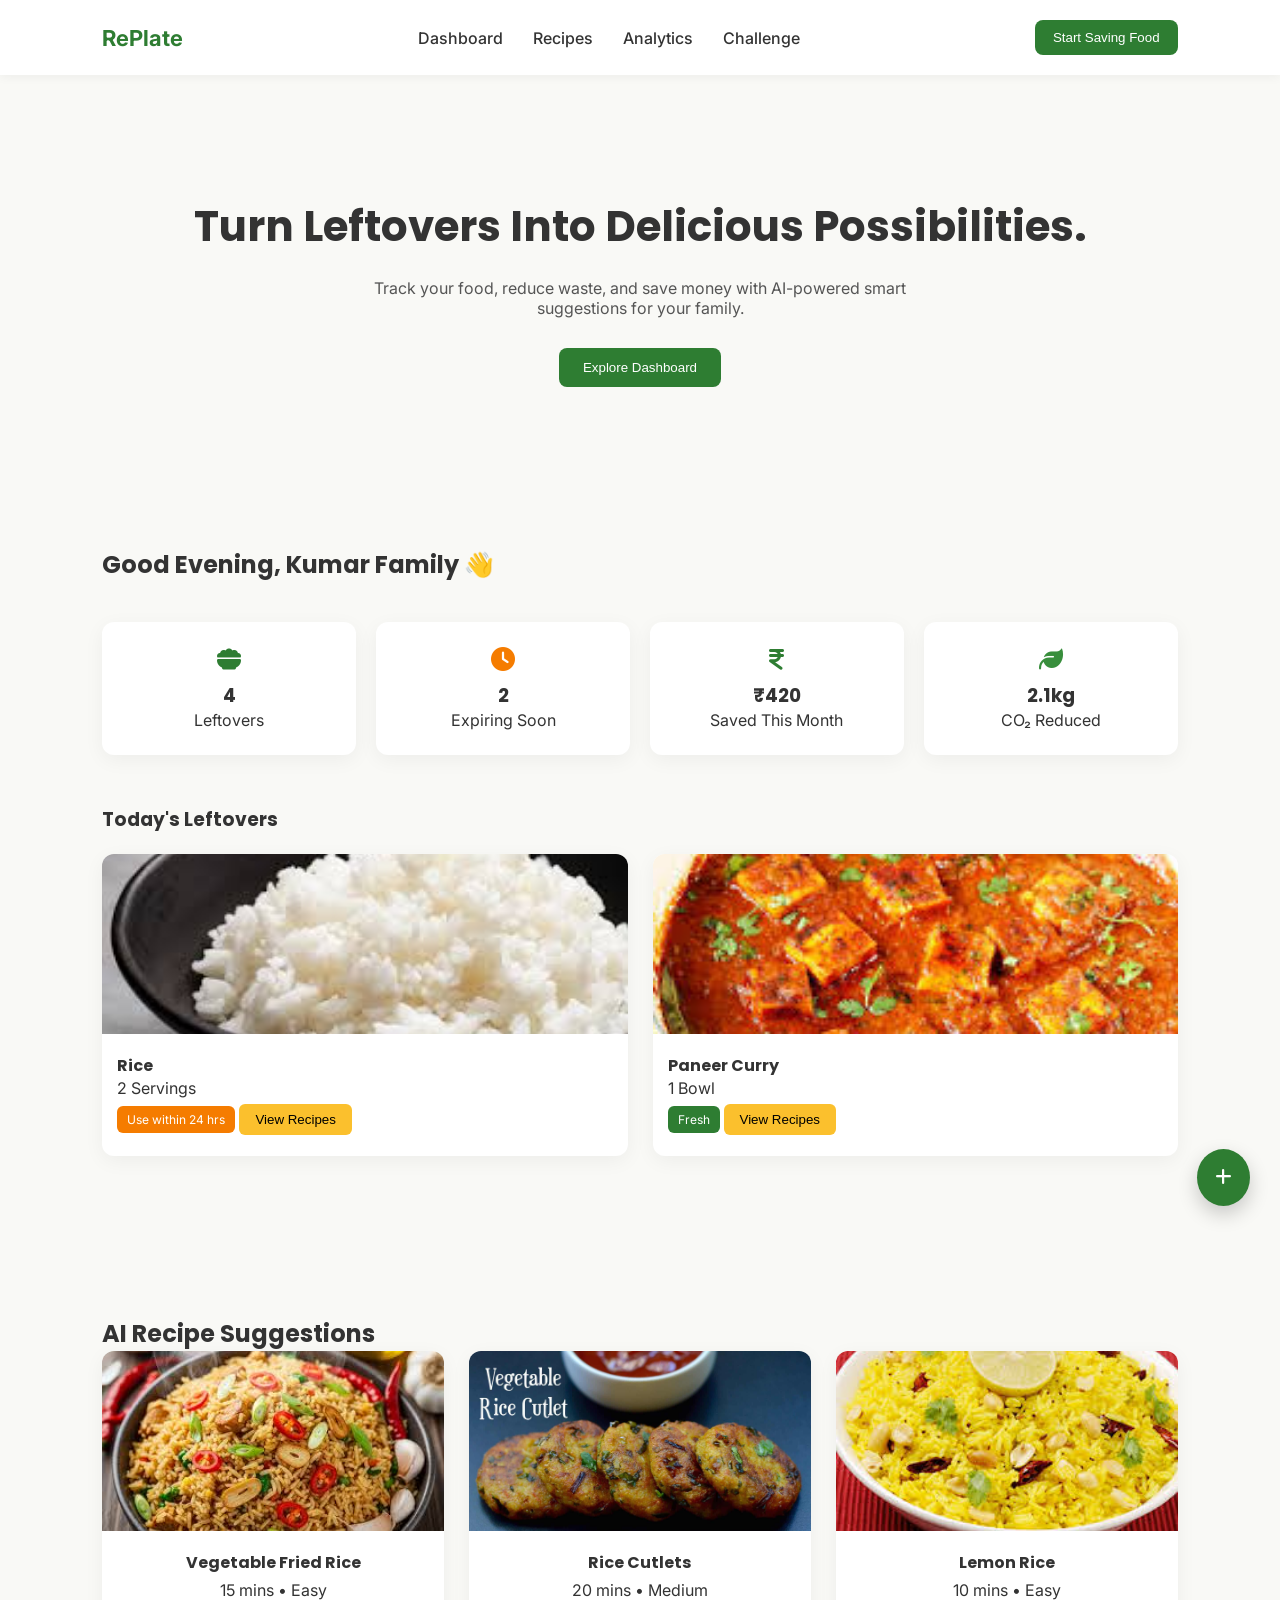
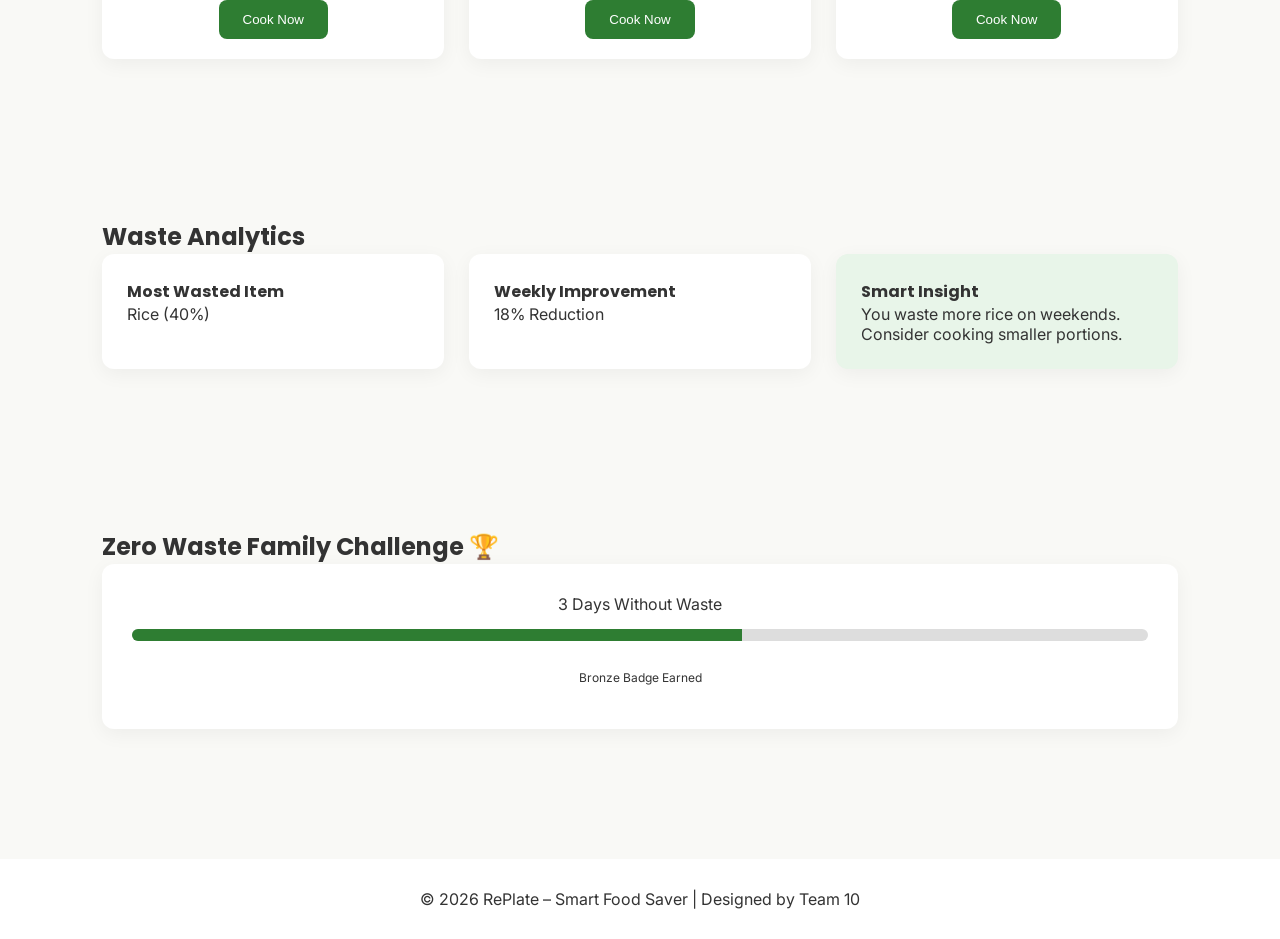
==== index.html @ b8f81d03 "first_Commit_without_Responses" ====
<!DOCTYPE html>
<html lang="en">
<head>
    <meta charset="UTF-8">
    <title>RePlate - Smart Food Saver</title>
    <meta name="viewport" content="width=device-width, initial-scale=1.0">

    <!-- Google Fonts -->
    <link href="https://fonts.googleapis.com/css2?family=Poppins:wght@400;600;700&family=Inter:wght@400;500&display=swap" rel="stylesheet">

    <!-- Font Awesome Icons -->
    <link rel="stylesheet" href="https://cdnjs.cloudflare.com/ajax/libs/font-awesome/6.5.0/css/all.min.css">

    <!-- CSS -->
    <link rel="stylesheet" href="style.css">
</head>
<body>

<!-- ================= NAVIGATION ================= -->
<header class="navbar">
    <div class="logo">RePlate</div>
    <nav>
        <ul>
            <li><a href="#dashboard">Dashboard</a></li>
            <li><a href="#recipes">Recipes</a></li>
            <li><a href="#analytics">Analytics</a></li>
            <li><a href="#challenge">Challenge</a></li>
        </ul>
    </nav>
    <button class="cta-btn">Start Saving Food</button>
</header>


<!-- ================= HERO SECTION ================= -->
<section class="hero">
    <div class="hero-content">
        <h1>Turn Leftovers Into Delicious Possibilities.</h1>
        <p>Track your food, reduce waste, and save money with AI-powered smart suggestions for your family.</p>
        <button class="primary-btn">Explore Dashboard</button>
    </div>
</section>


<!-- ================= DASHBOARD ================= -->
<section id="dashboard" class="dashboard">
    <h2>Good Evening, Kumar Family 👋</h2>

    <div class="stats-grid">
        <div class="card">
            <i class="fa-solid fa-bowl-food"></i>
            <h3>4</h3>
            <p>Leftovers</p>
        </div>

        <div class="card warning">
            <i class="fa-solid fa-clock"></i>
            <h3>2</h3>
            <p>Expiring Soon</p>
        </div>

        <div class="card success">
            <i class="fa-solid fa-indian-rupee-sign"></i>
            <h3>₹420</h3>
            <p>Saved This Month</p>
        </div>

        <div class="card eco">
            <i class="fa-solid fa-leaf"></i>
            <h3>2.1kg</h3>
            <p>CO₂ Reduced</p>
        </div>
    </div>

    <h3 class="section-title">Today's Leftovers</h3>

    <div class="leftover-grid">

        <div class="food-card">
            <img src="/images/rice.jpg" alt="Rice">
            <div class="food-info">
                <h4>Rice</h4>
                <p>2 Servings</p>
                <span class="badge urgent">Use within 24 hrs</span>
                <button class="secondary-btn">View Recipes</button>
            </div>
        </div>

        <div class="food-card">
            <img src="/images/paneer_curry.jpg" alt="Paneer Curry">
            <div class="food-info">
                <h4>Paneer Curry</h4>
                <p>1 Bowl</p>
                <span class="badge safe">Fresh</span>
                <button class="secondary-btn">View Recipes</button>
            </div>
        </div>

    </div>

    <button class="floating-btn">
        <i class="fa-solid fa-plus"></i>
    </button>
</section>


<!-- ================= RECIPES SECTION ================= -->
<section id="recipes" class="recipes">
    <h2>AI Recipe Suggestions</h2>

    <div class="recipe-grid">

        <div class="recipe-card">
            <img src="/images/fried_rice.jpg" alt="Fried Rice">
            <h4>Vegetable Fried Rice</h4>
            <p>15 mins • Easy</p>
            <button class="primary-btn">Cook Now</button>
        </div>

        <div class="recipe-card">
            <img src="/images/rice_cutlet.jpg" alt="Rice Cutlet">
            <h4>Rice Cutlets</h4>
            <p>20 mins • Medium</p>
            <button class="primary-btn">Cook Now</button>
        </div>

        <div class="recipe-card">
            <img src="/images/lemon_rice.jpg" alt="Lemon Rice">
            <h4>Lemon Rice</h4>
            <p>10 mins • Easy</p>
            <button class="primary-btn">Cook Now</button>
        </div>

    </div>
</section>


<!-- ================= ANALYTICS SECTION ================= -->
<section id="analytics" class="analytics">
    <h2>Waste Analytics</h2>

    <div class="analytics-grid">
        <div class="analytics-card">
            <h4>Most Wasted Item</h4>
            <p>Rice (40%)</p>
        </div>

        <div class="analytics-card">
            <h4>Weekly Improvement</h4>
            <p>18% Reduction</p>
        </div>

        <div class="analytics-card insight">
            <h4>Smart Insight</h4>
            <p>You waste more rice on weekends. Consider cooking smaller portions.</p>
        </div>
    </div>
</section>


<!-- ================= ZERO WASTE CHALLENGE ================= -->
<section id="challenge" class="challenge">
    <h2>Zero Waste Family Challenge 🏆</h2>

    <div class="challenge-box">
        <p>3 Days Without Waste</p>
        <div class="progress-bar">
            <div class="progress"></div>
        </div>
        <span class="badge success">Bronze Badge Earned</span>
    </div>
</section>


<!-- ================= FOOTER ================= -->
<footer class="footer">
    <p>© 2026 RePlate – Smart Food Saver | Designed by Team 10</p>
</footer>


<!-- JS -->
<script src="script.js"></script>

</body>
</html>
---- style.css ----
/* ================== GLOBAL ================== */
* {
    margin: 0;
    padding: 0;
    box-sizing: border-box;
}

body {
    font-family: 'Inter', sans-serif;
    background: #F9F9F6;
    color: #333;
    scroll-behavior: smooth;
}

h1, h2, h3, h4 {
    font-family: 'Poppins', sans-serif;
}

section {
    padding: 80px 8%;
}

/* ================== NAVBAR ================== */
.navbar {
    display: flex;
    justify-content: space-between;
    align-items: center;
    padding: 20px 8%;
    background: white;
    position: sticky;
    top: 0;
    z-index: 1000;
    box-shadow: 0 2px 10px rgba(0,0,0,0.05);
}

.navbar .logo {
    font-weight: 700;
    font-size: 22px;
    color: #2E7D32;
}

.navbar ul {
    display: flex;
    list-style: none;
    gap: 30px;
}

.navbar a {
    text-decoration: none;
    color: #333;
    font-weight: 500;
}

.cta-btn {
    background: #2E7D32;
    color: white;
    padding: 10px 18px;
    border: none;
    border-radius: 8px;
    cursor: pointer;
    transition: 0.3s;
}

.cta-btn:hover {
    background: #256428;
}

/* ================== HERO ================== */
.hero {
    text-align: center;
    padding-top: 120px;
}

.hero h1 {
    font-size: 42px;
    margin-bottom: 20px;
}

.hero p {
    max-width: 600px;
    margin: 0 auto 30px;
    color: #555;
}

.primary-btn {
    background: #2E7D32;
    color: white;
    padding: 12px 24px;
    border: none;
    border-radius: 8px;
    cursor: pointer;
    transition: 0.3s;
}

.primary-btn:hover {
    background: #256428;
    transform: scale(1.05);
}

/* ================== DASHBOARD ================== */
.dashboard h2 {
    margin-bottom: 40px;
}

.stats-grid {
    display: grid;
    grid-template-columns: repeat(auto-fit, minmax(200px, 1fr));
    gap: 20px;
    margin-bottom: 50px;
}

.card {
    background: white;
    padding: 25px;
    border-radius: 12px;
    box-shadow: 0 5px 20px rgba(0,0,0,0.05);
    text-align: center;
    transition: 0.3s;
}

.card:hover {
    transform: translateY(-5px);
}

.card i {
    font-size: 24px;
    margin-bottom: 10px;
    color: #2E7D32;
}

.card.warning i { color: #F57C00; }
.card.success i { color: #2E7D32; }
.card.eco i { color: #388E3C; }

.section-title {
    margin-bottom: 20px;
}

.leftover-grid {
    display: grid;
    grid-template-columns: repeat(auto-fit, minmax(250px, 1fr));
    gap: 25px;
}

.food-card {
    background: white;
    border-radius: 12px;
    overflow: hidden;
    box-shadow: 0 5px 20px rgba(0,0,0,0.05);
    transition: 0.3s;
}

.food-card:hover {
    transform: scale(1.03);
}

.food-card img {
    width: 100%;
    height: 180px;
    object-fit: cover;
}

.food-info {
    padding: 15px;
}

.badge {
    display: inline-block;
    padding: 6px 10px;
    border-radius: 6px;
    font-size: 12px;
    margin: 8px 0;
}

.badge.urgent {
    background: #F57C00;
    color: white;
}

.badge.safe {
    background: #2E7D32;
    color: white;
}

.secondary-btn {
    background: #FBC02D;
    border: none;
    padding: 8px 16px;
    border-radius: 6px;
    cursor: pointer;
    transition: 0.3s;
}

.secondary-btn:hover {
    transform: scale(1.05);
}

/* Floating Button */
.floating-btn {
    position: fixed;
    bottom: 30px;
    right: 30px;
    background: #2E7D32;
    color: white;
    border: none;
    padding: 18px;
    border-radius: 50%;
    font-size: 18px;
    cursor: pointer;
    box-shadow: 0 8px 20px rgba(0,0,0,0.2);
    transition: 0.3s;
}

.floating-btn:hover {
    transform: scale(1.1);
}

/* ================== RECIPES ================== */
.recipe-grid {
    display: grid;
    grid-template-columns: repeat(auto-fit, minmax(250px, 1fr));
    gap: 25px;
}

.recipe-card {
    background: white;
    padding-bottom: 20px;
    border-radius: 12px;
    overflow: hidden;
    text-align: center;
    box-shadow: 0 5px 20px rgba(0,0,0,0.05);
    transition: 0.3s;
}

.recipe-card:hover {
    transform: translateY(-5px);
}

.recipe-card img {
    width: 100%;
    height: 180px;
    object-fit: cover;
}

.recipe-card h4 {
    margin: 15px 0 5px;
}

/* ================== ANALYTICS ================== */
.analytics-grid {
    display: grid;
    grid-template-columns: repeat(auto-fit, minmax(250px, 1fr));
    gap: 25px;
}

.analytics-card {
    background: white;
    padding: 25px;
    border-radius: 12px;
    box-shadow: 0 5px 20px rgba(0,0,0,0.05);
}

.analytics-card.insight {
    background: #E8F5E9;
}

/* ================== CHALLENGE ================== */
.challenge-box {
    background: white;
    padding: 30px;
    border-radius: 12px;
    text-align: center;
    box-shadow: 0 5px 20px rgba(0,0,0,0.05);
}

.progress-bar {
    width: 100%;
    height: 12px;
    background: #ddd;
    border-radius: 6px;
    margin: 15px 0;
    overflow: hidden;
}

.progress {
    width: 60%;
    height: 100%;
    background: #2E7D32;
}

/* ================== FOOTER ================== */
.footer {
    text-align: center;
    padding: 30px;
    background: white;
    margin-top: 50px;
}

/* ================== RESPONSIVE ================== */
@media (max-width: 768px) {
    .navbar ul {
        display: none;
    }

    .hero h1 {
        font-size: 28px;
    }

    section {
        padding: 60px 5%;
    }
}
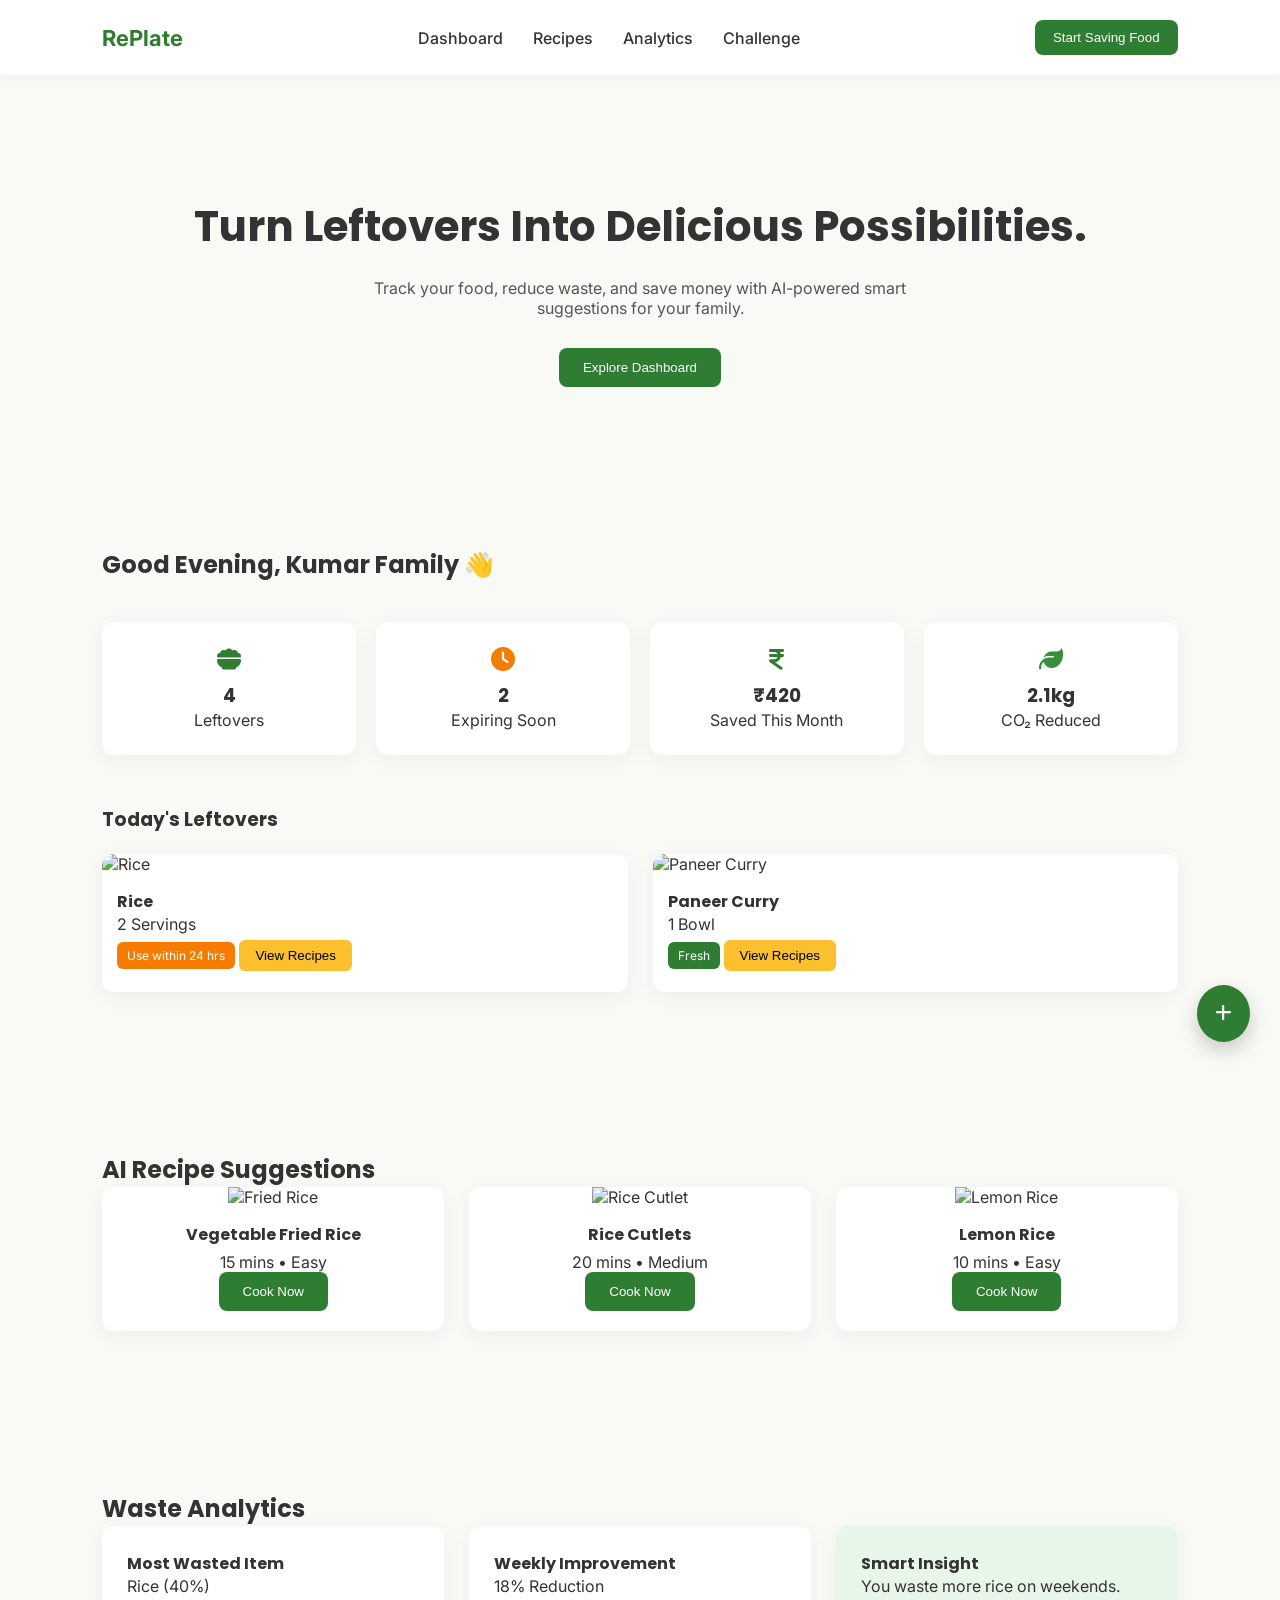
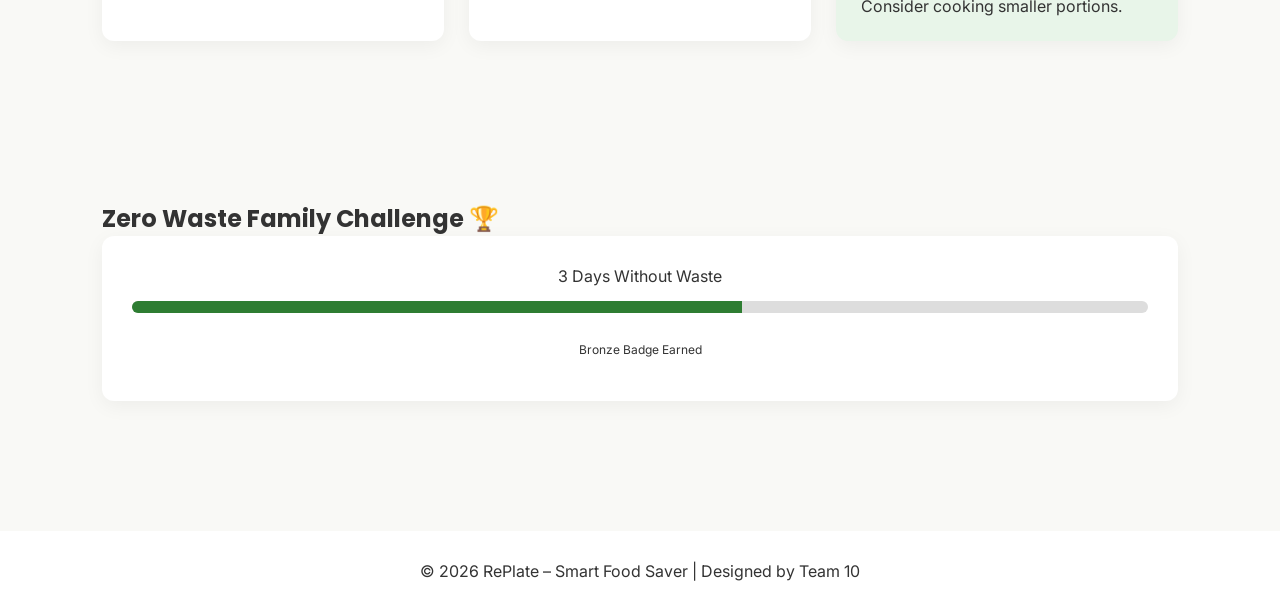
==== commit 67b67454: "2_Adding_Images_as_URL" ====
--- a/index.html
+++ b/index.html
@@ -76,7 +76,7 @@
     <div class="leftover-grid">
 
         <div class="food-card">
-            <img src="/images/rice.jpg" alt="Rice">
+            <img src="https://static01.nyt.com/images/2018/02/21/dining/00RICEGUIDE8/00RICEGUIDE8-threeByTwoLargeAt2X.jpg" alt="Rice">
             <div class="food-info">
                 <h4>Rice</h4>
                 <p>2 Servings</p>
@@ -86,7 +86,7 @@
         </div>
 
         <div class="food-card">
-            <img src="/images/paneer_curry.jpg" alt="Paneer Curry">
+            <img src="https://www.indianhealthyrecipes.com/wp-content/uploads/2023/02/paneer-curry-recipe.jpg" alt="Paneer Curry">
             <div class="food-info">
                 <h4>Paneer Curry</h4>
                 <p>1 Bowl</p>
@@ -110,21 +110,21 @@
     <div class="recipe-grid">
 
         <div class="recipe-card">
-            <img src="/images/fried_rice.jpg" alt="Fried Rice">
+            <img src="https://encrypted-tbn0.gstatic.com/images?q=tbn:ANd9GcRCmYaBQX9pZlzzuPDDTOd8Zxgo0XIPxgyzyQ&s" alt="Fried Rice">
             <h4>Vegetable Fried Rice</h4>
             <p>15 mins • Easy</p>
             <button class="primary-btn">Cook Now</button>
         </div>
 
         <div class="recipe-card">
-            <img src="/images/rice_cutlet.jpg" alt="Rice Cutlet">
+            <img src="https://www.indianveggiedelight.com/wp-content/uploads/2017/06/final_1_rice_cutlet-min.jpg" alt="Rice Cutlet">
             <h4>Rice Cutlets</h4>
             <p>20 mins • Medium</p>
             <button class="primary-btn">Cook Now</button>
         </div>
 
         <div class="recipe-card">
-            <img src="/images/lemon_rice.jpg" alt="Lemon Rice">
+            <img src="https://static.toiimg.com/thumb/53870704.cms?width=1200&height=900" alt="Lemon Rice">
             <h4>Lemon Rice</h4>
             <p>10 mins • Easy</p>
             <button class="primary-btn">Cook Now</button>
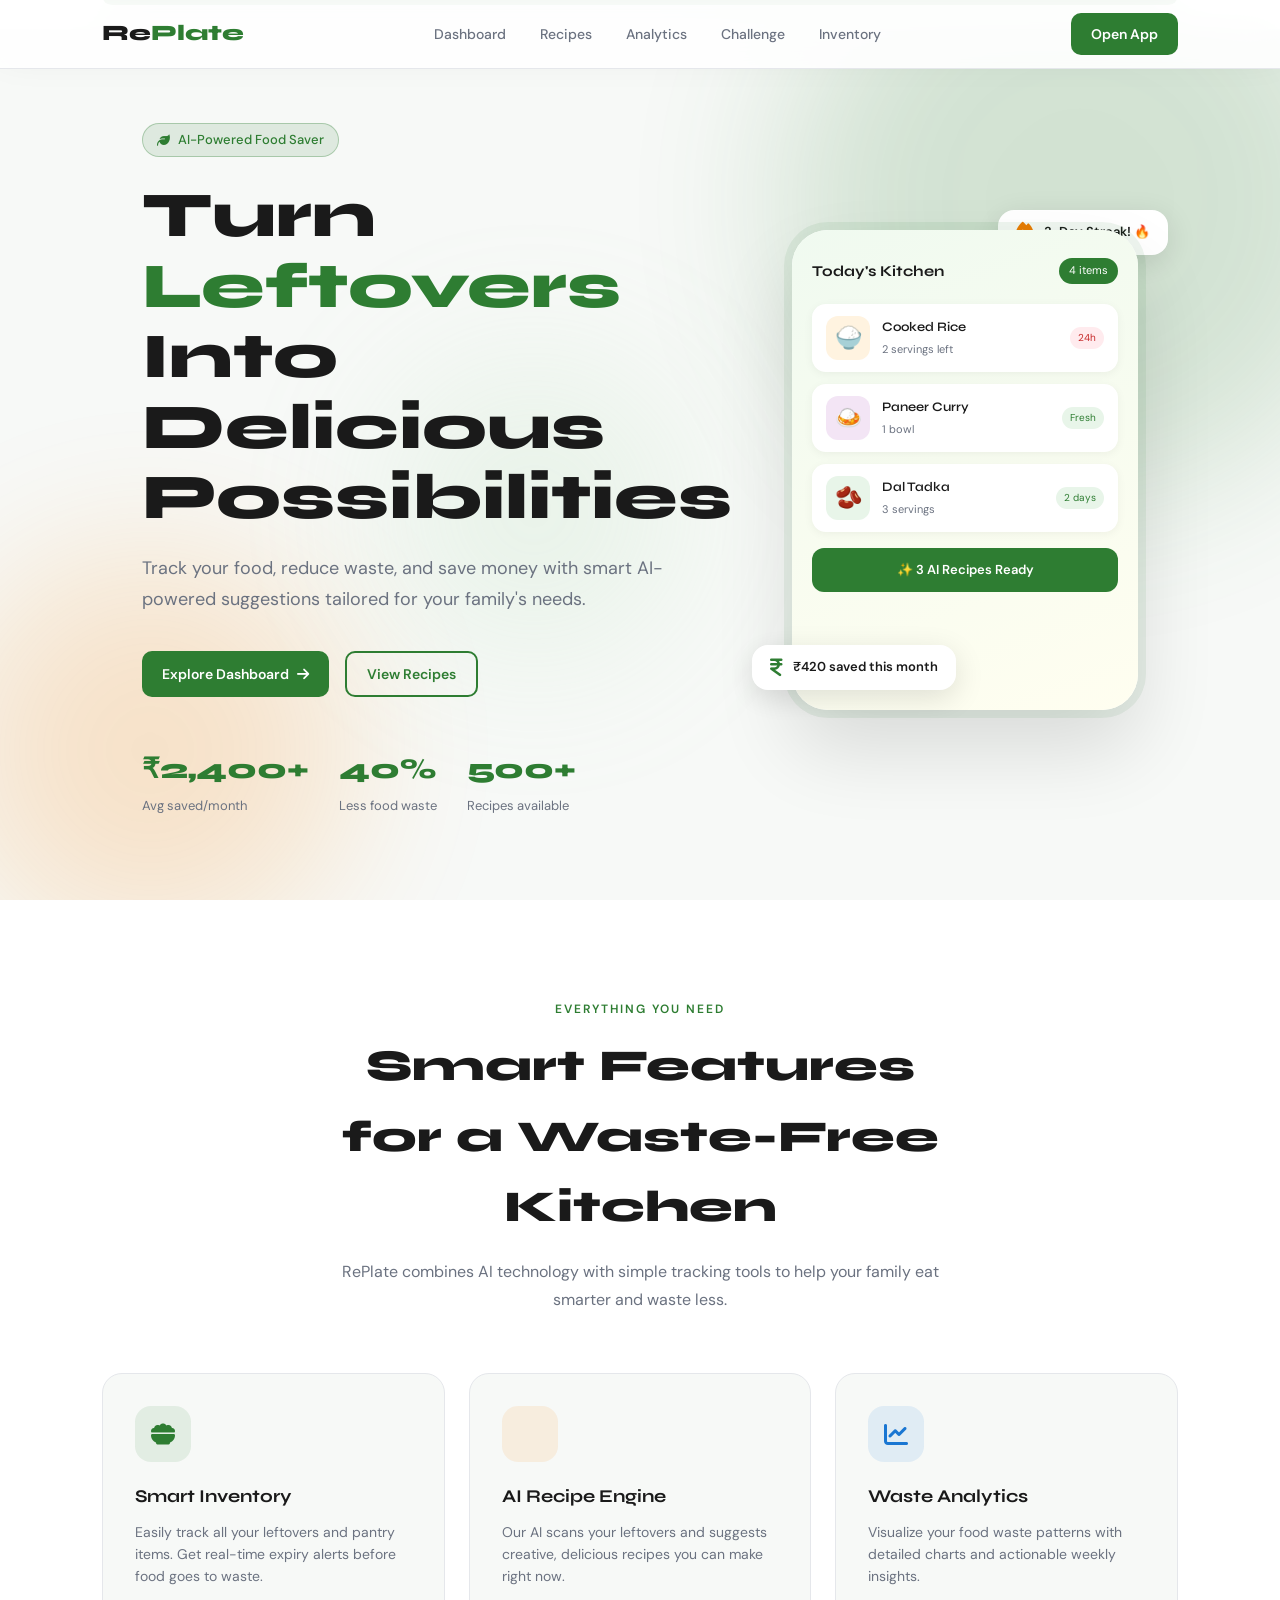
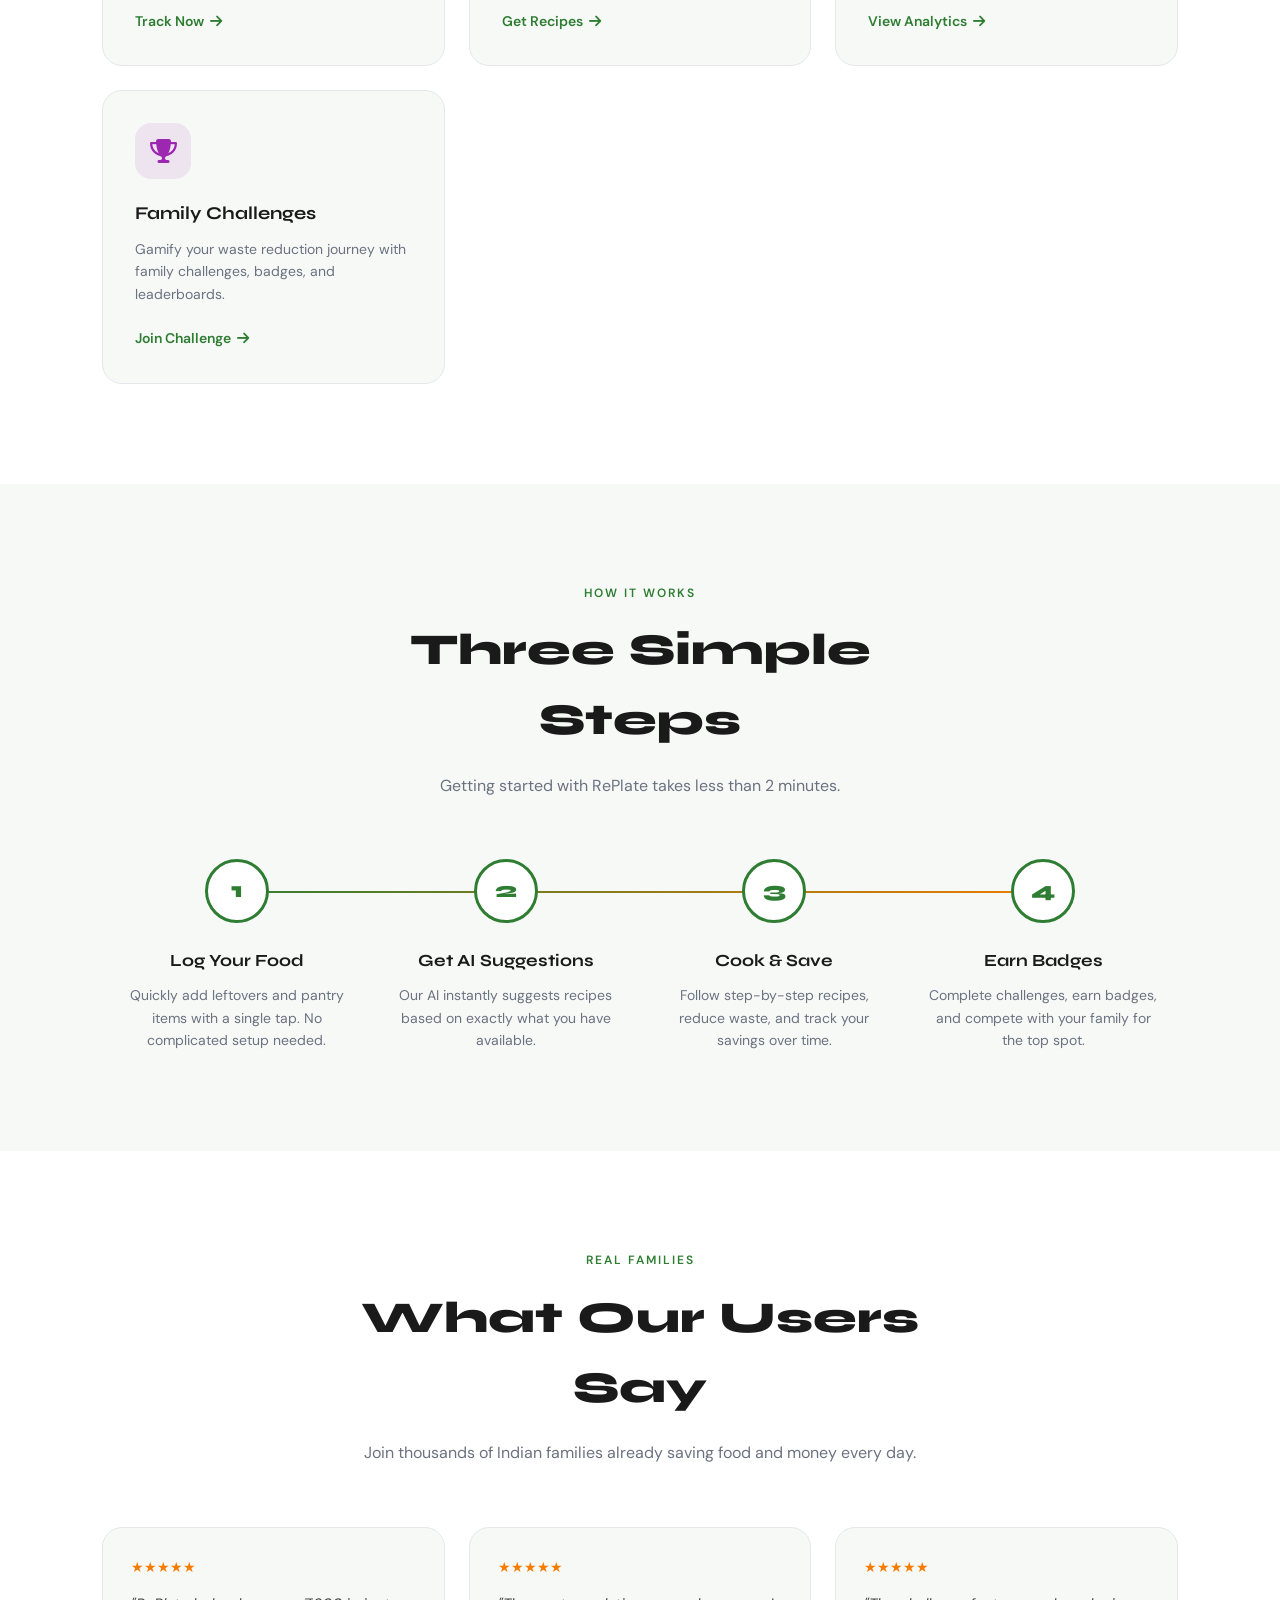
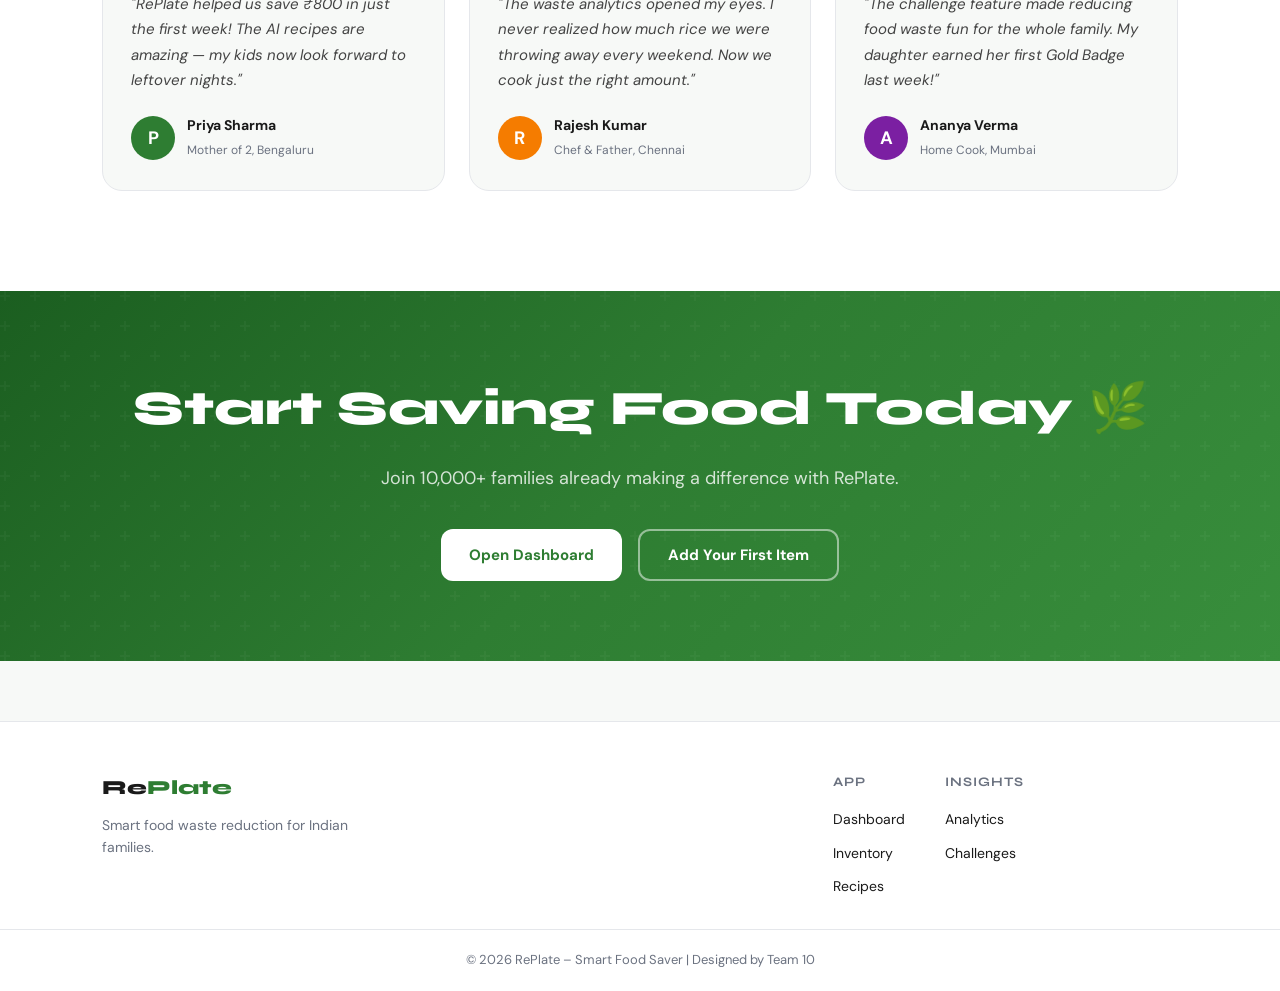
==== commit 186e3102: "4_Changing_Entire_Website" ====
--- a/index.html
+++ b/index.html
@@ -2,183 +2,573 @@
 <html lang="en">
 <head>
     <meta charset="UTF-8">
-    <title>RePlate - Smart Food Saver</title>
+    <title>RePlate – Smart Food Saver</title>
     <meta name="viewport" content="width=device-width, initial-scale=1.0">
-
-    <!-- Google Fonts -->
-    <link href="https://fonts.googleapis.com/css2?family=Poppins:wght@400;600;700&family=Inter:wght@400;500&display=swap" rel="stylesheet">
-
-    <!-- Font Awesome Icons -->
+    <link href="https://fonts.googleapis.com/css2?family=Syne:wght@400;600;700;800&family=DM+Sans:wght@300;400;500&display=swap" rel="stylesheet">
     <link rel="stylesheet" href="https://cdnjs.cloudflare.com/ajax/libs/font-awesome/6.5.0/css/all.min.css">
-
-    <!-- CSS -->
-    <link rel="stylesheet" href="style.css">
+    <link rel="stylesheet" href="global.css">
+    <style>
+        /* HERO */
+        .hero {
+            min-height: 100vh;
+            display: flex;
+            align-items: center;
+            position: relative;
+            overflow: hidden;
+            background: var(--bg);
+        }
+        .hero-bg {
+            position: absolute;
+            inset: 0;
+            z-index: 0;
+        }
+        .hero-blob {
+            position: absolute;
+            border-radius: 50%;
+            filter: blur(80px);
+            opacity: 0.18;
+        }
+        .blob1 { width: 600px; height: 600px; background: var(--green); top: -100px; right: -100px; }
+        .blob2 { width: 400px; height: 400px; background: var(--amber); bottom: -50px; left: -50px; }
+        .blob3 { width: 300px; height: 300px; background: var(--green-light); top: 40%; left: 30%; }
+
+        .hero-inner {
+            position: relative;
+            z-index: 1;
+            display: grid;
+            grid-template-columns: 1fr 1fr;
+            gap: 60px;
+            align-items: center;
+            max-width: 1200px;
+            margin: 0 auto;
+            padding: 120px 8% 80px;
+            width: 100%;
+        }
+        .hero-text .tag {
+            display: inline-flex;
+            align-items: center;
+            gap: 8px;
+            background: rgba(46,125,50,0.12);
+            color: var(--green);
+            border: 1px solid rgba(46,125,50,0.3);
+            padding: 6px 14px;
+            border-radius: 100px;
+            font-size: 13px;
+            font-weight: 500;
+            margin-bottom: 24px;
+            animation: fadeUp 0.6s ease both;
+        }
+        .hero-text h1 {
+            font-family: 'Syne', sans-serif;
+            font-size: clamp(38px, 5vw, 68px);
+            font-weight: 800;
+            line-height: 1.1;
+            color: var(--text);
+            margin-bottom: 20px;
+            animation: fadeUp 0.6s 0.1s ease both;
+        }
+        .hero-text h1 span { color: var(--green); }
+        .hero-text p {
+            font-size: 18px;
+            color: var(--muted);
+            line-height: 1.7;
+            margin-bottom: 36px;
+            animation: fadeUp 0.6s 0.2s ease both;
+        }
+        .hero-btns {
+            display: flex;
+            gap: 16px;
+            flex-wrap: wrap;
+            animation: fadeUp 0.6s 0.3s ease both;
+        }
+        .hero-stats {
+            display: flex;
+            gap: 30px;
+            margin-top: 50px;
+            animation: fadeUp 0.6s 0.4s ease both;
+        }
+        .hero-stat strong { display: block; font-size: 28px; font-weight: 800; color: var(--green); font-family: 'Syne', sans-serif; }
+        .hero-stat span { font-size: 13px; color: var(--muted); }
+
+        /* HERO VISUAL */
+        .hero-visual {
+            animation: fadeIn 0.8s 0.3s ease both;
+            position: relative;
+        }
+        .phone-mockup {
+            width: 100%;
+            max-width: 360px;
+            margin: 0 auto;
+            display: block;
+            background: white;
+            border-radius: 36px;
+            box-shadow: 0 40px 80px rgba(0,0,0,0.12), 0 0 0 8px rgba(46,125,50,0.08);
+            overflow: hidden;
+            position: relative;
+        }
+        .phone-screen {
+            background: linear-gradient(160deg, #f0faf0 0%, #fffef0 100%);
+            padding: 28px 20px;
+            min-height: 480px;
+        }
+        .phone-header { display: flex; justify-content: space-between; align-items: center; margin-bottom: 20px; }
+        .phone-header h4 { font-size: 15px; font-weight: 700; }
+        .phone-header span { background: var(--green); color: white; font-size: 11px; padding: 4px 10px; border-radius: 20px; }
+        .phone-cards { display: flex; flex-direction: column; gap: 12px; }
+        .phone-food-item {
+            background: white;
+            border-radius: 14px;
+            padding: 12px 14px;
+            display: flex;
+            align-items: center;
+            gap: 12px;
+            box-shadow: 0 2px 10px rgba(0,0,0,0.05);
+            animation: slideRight 0.5s ease both;
+        }
+        .phone-food-item:nth-child(2) { animation-delay: 0.1s; }
+        .phone-food-item:nth-child(3) { animation-delay: 0.2s; }
+        .pfi-icon { width: 44px; height: 44px; border-radius: 12px; display: flex; align-items: center; justify-content: center; font-size: 22px; flex-shrink: 0; }
+        .pfi-icon.rice { background: #FFF3E0; }
+        .pfi-icon.curry { background: #F3E5F5; }
+        .pfi-icon.dal { background: #E8F5E9; }
+        .pfi-details { flex: 1; }
+        .pfi-details h5 { font-size: 13px; font-weight: 600; margin-bottom: 3px; }
+        .pfi-details p { font-size: 11px; color: var(--muted); }
+        .pfi-badge { font-size: 10px; padding: 3px 8px; border-radius: 20px; white-space: nowrap; }
+        .pfi-badge.urgent { background: #FFEBEE; color: #C62828; }
+        .pfi-badge.safe { background: #E8F5E9; color: #2E7D32; }
+        .phone-footer { margin-top: 16px; background: var(--green); border-radius: 12px; padding: 12px; color: white; text-align: center; font-size: 13px; font-weight: 600; }
+
+        .floating-badge {
+            position: absolute;
+            background: white;
+            border-radius: 16px;
+            padding: 12px 18px;
+            box-shadow: 0 8px 30px rgba(0,0,0,0.12);
+            display: flex;
+            align-items: center;
+            gap: 10px;
+            font-size: 13px;
+            font-weight: 600;
+            animation: float 3s ease-in-out infinite;
+        }
+        .floating-badge.top { top: -20px; right: -30px; animation-delay: 0s; }
+        .floating-badge.bottom { bottom: 20px; left: -40px; animation-delay: 1.5s; }
+        .floating-badge i { font-size: 20px; }
+        .fb-green { color: var(--green); }
+        .fb-amber { color: var(--amber); }
+
+        @keyframes float {
+            0%, 100% { transform: translateY(0); }
+            50% { transform: translateY(-10px); }
+        }
+
+        /* FEATURES */
+        .features { padding: 100px 8%; background: white; }
+        .section-head { text-align: center; max-width: 600px; margin: 0 auto 60px; }
+        .section-head .pre-label {
+            font-size: 12px; font-weight: 600; letter-spacing: 2px; text-transform: uppercase;
+            color: var(--green); margin-bottom: 12px; display: block;
+        }
+        .section-head h2 { font-size: clamp(28px, 4vw, 44px); font-weight: 800; margin-bottom: 16px; }
+        .section-head p { color: var(--muted); font-size: 16px; line-height: 1.7; }
+        .features-grid {
+            display: grid;
+            grid-template-columns: repeat(auto-fit, minmax(260px, 1fr));
+            gap: 24px;
+            max-width: 1200px;
+            margin: 0 auto;
+        }
+        .feature-card {
+            background: var(--bg);
+            border-radius: 20px;
+            padding: 32px;
+            border: 1.5px solid var(--border);
+            transition: all 0.35s cubic-bezier(0.4,0,0.2,1);
+            cursor: pointer;
+            position: relative;
+            overflow: hidden;
+        }
+        .feature-card::before {
+            content: '';
+            position: absolute;
+            inset: 0;
+            background: linear-gradient(135deg, rgba(46,125,50,0.05), transparent);
+            opacity: 0;
+            transition: opacity 0.3s;
+        }
+        .feature-card:hover { transform: translateY(-6px); border-color: var(--green); box-shadow: 0 20px 50px rgba(46,125,50,0.12); }
+        .feature-card:hover::before { opacity: 1; }
+        .fc-icon {
+            width: 56px; height: 56px; border-radius: 16px;
+            display: flex; align-items: center; justify-content: center;
+            font-size: 24px; margin-bottom: 20px;
+        }
+        .fc-icon.g { background: rgba(46,125,50,0.1); color: var(--green); }
+        .fc-icon.a { background: rgba(245,124,0,0.1); color: var(--amber); }
+        .fc-icon.b { background: rgba(25,118,210,0.1); color: #1976D2; }
+        .fc-icon.p { background: rgba(156,39,176,0.1); color: #9C27B0; }
+        .feature-card h3 { font-size: 18px; font-weight: 700; margin-bottom: 10px; }
+        .feature-card p { color: var(--muted); font-size: 14px; line-height: 1.6; margin-bottom: 20px; }
+        .fc-link { color: var(--green); font-weight: 600; font-size: 14px; text-decoration: none; display: inline-flex; align-items: center; gap: 6px; transition: gap 0.2s; }
+        .fc-link:hover { gap: 10px; }
+
+        /* HOW IT WORKS */
+        .how { padding: 100px 8%; }
+        .how-grid {
+            display: grid;
+            grid-template-columns: repeat(auto-fit, minmax(220px, 1fr));
+            gap: 0;
+            max-width: 1100px;
+            margin: 0 auto;
+            position: relative;
+        }
+        .how-grid::before {
+            content: '';
+            position: absolute;
+            top: 32px;
+            left: 10%;
+            right: 10%;
+            height: 2px;
+            background: linear-gradient(90deg, var(--green), var(--amber));
+        }
+        .how-step { text-align: center; padding: 0 20px; position: relative; }
+        .how-num {
+            width: 64px; height: 64px; border-radius: 50%;
+            background: white; border: 3px solid var(--green);
+            display: flex; align-items: center; justify-content: center;
+            font-size: 22px; font-weight: 800; color: var(--green);
+            margin: 0 auto 24px;
+            position: relative; z-index: 1;
+            font-family: 'Syne', sans-serif;
+            transition: all 0.3s;
+        }
+        .how-step:hover .how-num { background: var(--green); color: white; transform: scale(1.1); }
+        .how-step h3 { font-size: 17px; font-weight: 700; margin-bottom: 10px; }
+        .how-step p { font-size: 14px; color: var(--muted); line-height: 1.6; }
+
+        /* CTA */
+        .cta-section {
+            padding: 80px 8%;
+            background: linear-gradient(135deg, #1B5E20 0%, #2E7D32 50%, #388E3C 100%);
+            text-align: center;
+            position: relative;
+            overflow: hidden;
+        }
+        .cta-section::before {
+            content: '';
+            position: absolute;
+            inset: 0;
+            background: url("data:image/svg+xml,%3Csvg width='60' height='60' viewBox='0 0 60 60' xmlns='http://www.w3.org/2000/svg'%3E%3Cg fill='none' fill-rule='evenodd'%3E%3Cg fill='%23ffffff' fill-opacity='0.03'%3E%3Cpath d='M36 34v-4h-2v4h-4v2h4v4h2v-4h4v-2h-4zm0-30V0h-2v4h-4v2h4v4h2V6h4V4h-4zM6 34v-4H4v4H0v2h4v4h2v-4h4v-2H6zM6 4V0H4v4H0v2h4v4h2V6h4V4H6z'/%3E%3C/g%3E%3C/g%3E%3C/svg%3E");
+        }
+        .cta-section h2 { font-size: clamp(28px, 4vw, 48px); font-weight: 800; color: white; margin-bottom: 16px; position: relative; }
+        .cta-section p { color: rgba(255,255,255,0.8); font-size: 18px; margin-bottom: 36px; position: relative; }
+        .cta-btns { display: flex; gap: 16px; justify-content: center; flex-wrap: wrap; position: relative; }
+        .btn-white { background: white; color: var(--green); padding: 14px 28px; border: none; border-radius: 12px; font-weight: 700; font-size: 15px; cursor: pointer; transition: all 0.3s; font-family: 'DM Sans', sans-serif; }
+        .btn-white:hover { transform: translateY(-3px); box-shadow: 0 12px 30px rgba(0,0,0,0.2); }
+        .btn-outline-white { background: transparent; color: white; padding: 14px 28px; border: 2px solid rgba(255,255,255,0.5); border-radius: 12px; font-weight: 700; font-size: 15px; cursor: pointer; transition: all 0.3s; font-family: 'DM Sans', sans-serif; }
+        .btn-outline-white:hover { background: rgba(255,255,255,0.1); border-color: white; }
+
+        /* TESTIMONIALS */
+        .testimonials { padding: 100px 8%; background: white; }
+        .testi-grid { display: grid; grid-template-columns: repeat(auto-fit, minmax(280px, 1fr)); gap: 24px; max-width: 1200px; margin: 0 auto; }
+        .testi-card {
+            background: var(--bg); border-radius: 20px; padding: 28px;
+            border: 1.5px solid var(--border);
+            transition: all 0.3s;
+        }
+        .testi-card:hover { transform: translateY(-4px); border-color: var(--green); }
+        .testi-stars { color: var(--amber); font-size: 14px; margin-bottom: 14px; }
+        .testi-text { font-size: 15px; line-height: 1.7; color: #444; margin-bottom: 20px; font-style: italic; }
+        .testi-author { display: flex; align-items: center; gap: 12px; }
+        .testi-avatar { width: 44px; height: 44px; border-radius: 50%; display: flex; align-items: center; justify-content: center; font-size: 18px; font-weight: 700; color: white; flex-shrink: 0; }
+        .av1 { background: #2E7D32; }
+        .av2 { background: #F57C00; }
+        .av3 { background: #7B1FA2; }
+        .testi-author-info strong { display: block; font-size: 14px; font-weight: 700; }
+        .testi-author-info span { font-size: 12px; color: var(--muted); }
+
+        /* SCROLL REVEAL */
+        .reveal { opacity: 0; transform: translateY(30px); transition: all 0.7s cubic-bezier(0.4,0,0.2,1); }
+        .reveal.visible { opacity: 1; transform: translateY(0); }
+
+        @media (max-width: 900px) {
+            .hero-inner { grid-template-columns: 1fr; gap: 40px; padding-top: 100px; }
+            .hero-visual { order: -1; }
+            .phone-mockup { max-width: 280px; }
+            .floating-badge { display: none; }
+            .hero-stats { gap: 20px; }
+            .how-grid::before { display: none; }
+        }
+        @media (max-width: 600px) {
+            .hero-stats { flex-wrap: wrap; gap: 16px; }
+            .how-grid { grid-template-columns: 1fr 1fr; gap: 30px; }
+        }
+    </style>
 </head>
 <body>
 
-<!-- ================= NAVIGATION ================= -->
-<header class="navbar">
-    <div class="logo">RePlate</div>
-    <nav>
-        <ul>
-            <li><a href="#dashboard">Dashboard</a></li>
-            <li><a href="#recipes">Recipes</a></li>
-            <li><a href="#analytics">Analytics</a></li>
-            <li><a href="#challenge">Challenge</a></li>
+<!-- NAVBAR -->
+<nav class="navbar" id="navbar">
+    <div class="nav-inner">
+        <a href="index.html" class="logo">Re<span>Plate</span></a>
+        <ul class="nav-links">
+            <li><a href="dashboard.html">Dashboard</a></li>
+            <li><a href="recipes.html">Recipes</a></li>
+            <li><a href="analytics.html">Analytics</a></li>
+            <li><a href="challenge.html">Challenge</a></li>
+            <li><a href="inventory.html">Inventory</a></li>
         </ul>
-    </nav>
-    <button class="cta-btn">Start Saving Food</button>
-</header>
-
-
-<!-- ================= HERO SECTION ================= -->
+        <div class="nav-actions">
+            <a href="dashboard.html" class="btn-primary">Open App</a>
+            <button class="hamburger" id="hamburger" aria-label="Menu">
+                <span></span><span></span><span></span>
+            </button>
+        </div>
+    </div>
+</nav>
+
+<!-- MOBILE MENU -->
+<div class="mobile-menu" id="mobileMenu">
+    <ul>
+        <li><a href="dashboard.html">Dashboard</a></li>
+        <li><a href="recipes.html">Recipes</a></li>
+        <li><a href="analytics.html">Analytics</a></li>
+        <li><a href="challenge.html">Challenge</a></li>
+        <li><a href="inventory.html">Inventory</a></li>
+    </ul>
+    <a href="dashboard.html" class="btn-primary" style="display:block;text-align:center;margin-top:20px;">Open App</a>
+</div>
+
+<!-- HERO -->
 <section class="hero">
-    <div class="hero-content">
-        <h1>Turn Leftovers Into Delicious Possibilities.</h1>
-        <p>Track your food, reduce waste, and save money with AI-powered smart suggestions for your family.</p>
-        <button class="primary-btn">Explore Dashboard</button>
+    <div class="hero-bg">
+        <div class="hero-blob blob1"></div>
+        <div class="hero-blob blob2"></div>
+        <div class="hero-blob blob3"></div>
+    </div>
+    <div class="hero-inner">
+        <div class="hero-text">
+            <div class="tag"><i class="fa-solid fa-leaf"></i> AI-Powered Food Saver</div>
+            <h1>Turn <span>Leftovers</span> Into Delicious Possibilities</h1>
+            <p>Track your food, reduce waste, and save money with smart AI-powered suggestions tailored for your family's needs.</p>
+            <div class="hero-btns">
+                <a href="dashboard.html" class="btn-primary">Explore Dashboard <i class="fa-solid fa-arrow-right"></i></a>
+                <a href="recipes.html" class="btn-secondary">View Recipes</a>
+            </div>
+            <div class="hero-stats">
+                <div class="hero-stat">
+                    <strong>₹2,400+</strong>
+                    <span>Avg saved/month</span>
+                </div>
+                <div class="hero-stat">
+                    <strong>40%</strong>
+                    <span>Less food waste</span>
+                </div>
+                <div class="hero-stat">
+                    <strong>500+</strong>
+                    <span>Recipes available</span>
+                </div>
+            </div>
+        </div>
+        <div class="hero-visual">
+            <div class="floating-badge top">
+                <i class="fa-solid fa-fire fb-amber"></i>
+                <span>3-Day Streak! 🔥</span>
+            </div>
+            <div class="phone-mockup">
+                <div class="phone-screen">
+                    <div class="phone-header">
+                        <h4>Today's Kitchen</h4>
+                        <span>4 items</span>
+                    </div>
+                    <div class="phone-cards">
+                        <div class="phone-food-item">
+                            <div class="pfi-icon rice">🍚</div>
+                            <div class="pfi-details">
+                                <h5>Cooked Rice</h5>
+                                <p>2 servings left</p>
+                            </div>
+                            <span class="pfi-badge urgent">24h</span>
+                        </div>
+                        <div class="phone-food-item">
+                            <div class="pfi-icon curry">🍛</div>
+                            <div class="pfi-details">
+                                <h5>Paneer Curry</h5>
+                                <p>1 bowl</p>
+                            </div>
+                            <span class="pfi-badge safe">Fresh</span>
+                        </div>
+                        <div class="phone-food-item">
+                            <div class="pfi-icon dal">🫘</div>
+                            <div class="pfi-details">
+                                <h5>Dal Tadka</h5>
+                                <p>3 servings</p>
+                            </div>
+                            <span class="pfi-badge safe">2 days</span>
+                        </div>
+                    </div>
+                    <div class="phone-footer">✨ 3 AI Recipes Ready</div>
+                </div>
+            </div>
+            <div class="floating-badge bottom">
+                <i class="fa-solid fa-indian-rupee-sign fb-green"></i>
+                <span>₹420 saved this month</span>
+            </div>
+        </div>
     </div>
 </section>
 
-
-<!-- ================= DASHBOARD ================= -->
-<section id="dashboard" class="dashboard">
-    <h2>Good Evening, Kumar Family 👋</h2>
-
-    <div class="stats-grid">
-        <div class="card">
-            <i class="fa-solid fa-bowl-food"></i>
-            <h3>4</h3>
-            <p>Leftovers</p>
-        </div>
-
-        <div class="card warning">
-            <i class="fa-solid fa-clock"></i>
-            <h3>2</h3>
-            <p>Expiring Soon</p>
-        </div>
-
-        <div class="card success">
-            <i class="fa-solid fa-indian-rupee-sign"></i>
-            <h3>₹420</h3>
-            <p>Saved This Month</p>
-        </div>
-
-        <div class="card eco">
-            <i class="fa-solid fa-leaf"></i>
-            <h3>2.1kg</h3>
-            <p>CO₂ Reduced</p>
-        </div>
-    </div>
-
-    <h3 class="section-title">Today's Leftovers</h3>
-
-    <div class="leftover-grid">
-
-        <div class="food-card">
-            <img src="https://static01.nyt.com/images/2018/02/21/dining/00RICEGUIDE8/00RICEGUIDE8-threeByTwoLargeAt2X.jpg" alt="Rice">
-            <div class="food-info">
-                <h4>Rice</h4>
-                <p>2 Servings</p>
-                <span class="badge urgent">Use within 24 hrs</span>
-                <button class="secondary-btn">View Recipes</button>
-            </div>
-        </div>
-
-        <div class="food-card">
-            <img src="https://www.indianhealthyrecipes.com/wp-content/uploads/2023/02/paneer-curry-recipe.jpg" alt="Paneer Curry">
-            <div class="food-info">
-                <h4>Paneer Curry</h4>
-                <p>1 Bowl</p>
-                <span class="badge safe">Fresh</span>
-                <button class="secondary-btn">View Recipes</button>
-            </div>
-        </div>
-
-    </div>
-
-    <button class="floating-btn">
-        <i class="fa-solid fa-plus"></i>
-    </button>
+<!-- FEATURES -->
+<section class="features reveal">
+    <div class="section-head">
+        <span class="pre-label">Everything You Need</span>
+        <h2>Smart Features for a Waste-Free Kitchen</h2>
+        <p>RePlate combines AI technology with simple tracking tools to help your family eat smarter and waste less.</p>
+    </div>
+    <div class="features-grid">
+        <div class="feature-card">
+            <div class="fc-icon g"><i class="fa-solid fa-bowl-food"></i></div>
+            <h3>Smart Inventory</h3>
+            <p>Easily track all your leftovers and pantry items. Get real-time expiry alerts before food goes to waste.</p>
+            <a href="inventory.html" class="fc-link">Track Now <i class="fa-solid fa-arrow-right"></i></a>
+        </div>
+        <div class="feature-card">
+            <div class="fc-icon a"><i class="fa-solid fa-hat-chef"></i></div>
+            <h3>AI Recipe Engine</h3>
+            <p>Our AI scans your leftovers and suggests creative, delicious recipes you can make right now.</p>
+            <a href="recipes.html" class="fc-link">Get Recipes <i class="fa-solid fa-arrow-right"></i></a>
+        </div>
+        <div class="feature-card">
+            <div class="fc-icon b"><i class="fa-solid fa-chart-line"></i></div>
+            <h3>Waste Analytics</h3>
+            <p>Visualize your food waste patterns with detailed charts and actionable weekly insights.</p>
+            <a href="analytics.html" class="fc-link">View Analytics <i class="fa-solid fa-arrow-right"></i></a>
+        </div>
+        <div class="feature-card">
+            <div class="fc-icon p"><i class="fa-solid fa-trophy"></i></div>
+            <h3>Family Challenges</h3>
+            <p>Gamify your waste reduction journey with family challenges, badges, and leaderboards.</p>
+            <a href="challenge.html" class="fc-link">Join Challenge <i class="fa-solid fa-arrow-right"></i></a>
+        </div>
+    </div>
 </section>
 
-
-<!-- ================= RECIPES SECTION ================= -->
-<section id="recipes" class="recipes">
-    <h2>AI Recipe Suggestions</h2>
-
-    <div class="recipe-grid">
-
-        <div class="recipe-card">
-            <img src="https://encrypted-tbn0.gstatic.com/images?q=tbn:ANd9GcRCmYaBQX9pZlzzuPDDTOd8Zxgo0XIPxgyzyQ&s" alt="Fried Rice">
-            <h4>Vegetable Fried Rice</h4>
-            <p>15 mins • Easy</p>
-            <button class="primary-btn">Cook Now</button>
-        </div>
-
-        <div class="recipe-card">
-            <img src="https://www.indianveggiedelight.com/wp-content/uploads/2017/06/final_1_rice_cutlet-min.jpg" alt="Rice Cutlet">
-            <h4>Rice Cutlets</h4>
-            <p>20 mins • Medium</p>
-            <button class="primary-btn">Cook Now</button>
-        </div>
-
-        <div class="recipe-card">
-            <img src="https://static.toiimg.com/thumb/53870704.cms?width=1200&height=900" alt="Lemon Rice">
-            <h4>Lemon Rice</h4>
-            <p>10 mins • Easy</p>
-            <button class="primary-btn">Cook Now</button>
-        </div>
-
+<!-- HOW IT WORKS -->
+<section class="how reveal">
+    <div class="section-head">
+        <span class="pre-label">How It Works</span>
+        <h2>Three Simple Steps</h2>
+        <p>Getting started with RePlate takes less than 2 minutes.</p>
+    </div>
+    <div class="how-grid">
+        <div class="how-step">
+            <div class="how-num">1</div>
+            <h3>Log Your Food</h3>
+            <p>Quickly add leftovers and pantry items with a single tap. No complicated setup needed.</p>
+        </div>
+        <div class="how-step">
+            <div class="how-num">2</div>
+            <h3>Get AI Suggestions</h3>
+            <p>Our AI instantly suggests recipes based on exactly what you have available.</p>
+        </div>
+        <div class="how-step">
+            <div class="how-num">3</div>
+            <h3>Cook & Save</h3>
+            <p>Follow step-by-step recipes, reduce waste, and track your savings over time.</p>
+        </div>
+        <div class="how-step">
+            <div class="how-num">4</div>
+            <h3>Earn Badges</h3>
+            <p>Complete challenges, earn badges, and compete with your family for the top spot.</p>
+        </div>
     </div>
 </section>
 
-
-<!-- ================= ANALYTICS SECTION ================= -->
-<section id="analytics" class="analytics">
-    <h2>Waste Analytics</h2>
-
-    <div class="analytics-grid">
-        <div class="analytics-card">
-            <h4>Most Wasted Item</h4>
-            <p>Rice (40%)</p>
-        </div>
-
-        <div class="analytics-card">
-            <h4>Weekly Improvement</h4>
-            <p>18% Reduction</p>
-        </div>
-
-        <div class="analytics-card insight">
-            <h4>Smart Insight</h4>
-            <p>You waste more rice on weekends. Consider cooking smaller portions.</p>
+<!-- TESTIMONIALS -->
+<section class="testimonials reveal">
+    <div class="section-head">
+        <span class="pre-label">Real Families</span>
+        <h2>What Our Users Say</h2>
+        <p>Join thousands of Indian families already saving food and money every day.</p>
+    </div>
+    <div class="testi-grid">
+        <div class="testi-card">
+            <div class="testi-stars">★★★★★</div>
+            <p class="testi-text">"RePlate helped us save ₹800 in just the first week! The AI recipes are amazing — my kids now look forward to leftover nights."</p>
+            <div class="testi-author">
+                <div class="testi-avatar av1">P</div>
+                <div class="testi-author-info">
+                    <strong>Priya Sharma</strong>
+                    <span>Mother of 2, Bengaluru</span>
+                </div>
+            </div>
+        </div>
+        <div class="testi-card">
+            <div class="testi-stars">★★★★★</div>
+            <p class="testi-text">"The waste analytics opened my eyes. I never realized how much rice we were throwing away every weekend. Now we cook just the right amount."</p>
+            <div class="testi-author">
+                <div class="testi-avatar av2">R</div>
+                <div class="testi-author-info">
+                    <strong>Rajesh Kumar</strong>
+                    <span>Chef & Father, Chennai</span>
+                </div>
+            </div>
+        </div>
+        <div class="testi-card">
+            <div class="testi-stars">★★★★★</div>
+            <p class="testi-text">"The challenge feature made reducing food waste fun for the whole family. My daughter earned her first Gold Badge last week!"</p>
+            <div class="testi-author">
+                <div class="testi-avatar av3">A</div>
+                <div class="testi-author-info">
+                    <strong>Ananya Verma</strong>
+                    <span>Home Cook, Mumbai</span>
+                </div>
+            </div>
         </div>
     </div>
 </section>
 
-
-<!-- ================= ZERO WASTE CHALLENGE ================= -->
-<section id="challenge" class="challenge">
-    <h2>Zero Waste Family Challenge 🏆</h2>
-
-    <div class="challenge-box">
-        <p>3 Days Without Waste</p>
-        <div class="progress-bar">
-            <div class="progress"></div>
-        </div>
-        <span class="badge success">Bronze Badge Earned</span>
+<!-- CTA -->
+<section class="cta-section reveal">
+    <h2>Start Saving Food Today 🌿</h2>
+    <p>Join 10,000+ families already making a difference with RePlate.</p>
+    <div class="cta-btns">
+        <button class="btn-white" onclick="window.location='dashboard.html'">Open Dashboard</button>
+        <button class="btn-outline-white" onclick="window.location='inventory.html'">Add Your First Item</button>
     </div>
 </section>
 
-
-<!-- ================= FOOTER ================= -->
+<!-- FOOTER -->
 <footer class="footer">
-    <p>© 2026 RePlate – Smart Food Saver | Designed by Team 10</p>
+    <div class="footer-inner">
+        <div class="footer-brand">
+            <div class="logo">Re<span>Plate</span></div>
+            <p>Smart food waste reduction for Indian families.</p>
+        </div>
+        <div class="footer-links">
+            <div class="footer-col">
+                <h5>App</h5>
+                <ul>
+                    <li><a href="dashboard.html">Dashboard</a></li>
+                    <li><a href="inventory.html">Inventory</a></li>
+                    <li><a href="recipes.html">Recipes</a></li>
+                </ul>
+            </div>
+            <div class="footer-col">
+                <h5>Insights</h5>
+                <ul>
+                    <li><a href="analytics.html">Analytics</a></li>
+                    <li><a href="challenge.html">Challenges</a></li>
+                </ul>
+            </div>
+        </div>
+    </div>
+    <div class="footer-bottom">
+        <p>© 2026 RePlate – Smart Food Saver | Designed by Team 10</p>
+    </div>
 </footer>
 
-
-<!-- JS -->
-<script src="script.js"></script>
-
+<script src="global.js"></script>
 </body>
-</html>+</html>
--- a/global.css
+++ b/global.css
@@ -0,0 +1,451 @@
+/* ==================== GLOBAL CSS ==================== */
+@import url('https://fonts.googleapis.com/css2?family=Syne:wght@400;600;700;800&family=DM+Sans:wght@300;400;500;600&display=swap');
+
+:root {
+    --green: #2E7D32;
+    --green-dark: #1B5E20;
+    --green-light: #A5D6A7;
+    --amber: #F57C00;
+    --amber-light: #FFE0B2;
+    --red: #C62828;
+    --red-light: #FFEBEE;
+    --bg: #F7F9F7;
+    --white: #ffffff;
+    --text: #1A1A1A;
+    --muted: #6B7280;
+    --border: #E5E7EB;
+    --card: #ffffff;
+    --shadow: 0 4px 20px rgba(0,0,0,0.07);
+    --shadow-lg: 0 12px 40px rgba(0,0,0,0.1);
+    --radius: 16px;
+    --radius-sm: 10px;
+    --transition: all 0.3s cubic-bezier(0.4, 0, 0.2, 1);
+}
+
+*, *::before, *::after { margin: 0; padding: 0; box-sizing: border-box; }
+
+html { scroll-behavior: smooth; }
+
+body {
+    font-family: 'DM Sans', sans-serif;
+    background: var(--bg);
+    color: var(--text);
+    line-height: 1.6;
+    overflow-x: hidden;
+}
+
+h1, h2, h3, h4, h5 { font-family: 'Syne', sans-serif; font-weight: 700; }
+
+a { text-decoration: none; color: inherit; }
+
+img { max-width: 100%; display: block; }
+
+ul { list-style: none; }
+
+button { font-family: 'DM Sans', sans-serif; }
+
+/* ==================== NAVBAR ==================== */
+.navbar {
+    position: fixed;
+    top: 0;
+    left: 0;
+    right: 0;
+    z-index: 1000;
+    background: rgba(255,255,255,0.92);
+    backdrop-filter: blur(20px);
+    -webkit-backdrop-filter: blur(20px);
+    border-bottom: 1px solid var(--border);
+    transition: box-shadow 0.3s;
+}
+.navbar.scrolled { box-shadow: 0 4px 30px rgba(0,0,0,0.1); }
+
+.nav-inner {
+    max-width: 1280px;
+    margin: 0 auto;
+    padding: 0 8%;
+    height: 68px;
+    display: flex;
+    align-items: center;
+    justify-content: space-between;
+    gap: 30px;
+}
+
+.logo {
+    font-family: 'Syne', sans-serif;
+    font-size: 22px;
+    font-weight: 800;
+    color: var(--text);
+    flex-shrink: 0;
+}
+.logo span { color: var(--green); }
+
+.nav-links {
+    display: flex;
+    gap: 6px;
+    align-items: center;
+}
+.nav-links li a {
+    padding: 8px 14px;
+    border-radius: 8px;
+    font-size: 14px;
+    font-weight: 500;
+    color: var(--muted);
+    transition: var(--transition);
+}
+.nav-links li a:hover, .nav-links li a.active {
+    color: var(--green);
+    background: rgba(46,125,50,0.08);
+}
+
+.nav-actions { display: flex; align-items: center; gap: 12px; }
+
+.btn-primary {
+    background: var(--green);
+    color: white;
+    padding: 10px 20px;
+    border-radius: 10px;
+    font-size: 14px;
+    font-weight: 600;
+    border: none;
+    cursor: pointer;
+    transition: var(--transition);
+    display: inline-flex;
+    align-items: center;
+    gap: 8px;
+    white-space: nowrap;
+}
+.btn-primary:hover { background: var(--green-dark); transform: translateY(-2px); box-shadow: 0 8px 20px rgba(46,125,50,0.3); }
+
+.btn-secondary {
+    background: transparent;
+    color: var(--green);
+    padding: 10px 20px;
+    border-radius: 10px;
+    font-size: 14px;
+    font-weight: 600;
+    border: 2px solid var(--green);
+    cursor: pointer;
+    transition: var(--transition);
+    display: inline-flex;
+    align-items: center;
+    gap: 8px;
+}
+.btn-secondary:hover { background: var(--green); color: white; transform: translateY(-2px); }
+
+.btn-amber {
+    background: var(--amber);
+    color: white;
+    padding: 10px 20px;
+    border-radius: 10px;
+    font-size: 14px;
+    font-weight: 600;
+    border: none;
+    cursor: pointer;
+    transition: var(--transition);
+    display: inline-flex;
+    align-items: center;
+    gap: 8px;
+}
+.btn-amber:hover { background: #E65100; transform: translateY(-2px); }
+
+/* ==================== HAMBURGER ==================== */
+.hamburger {
+    display: none;
+    flex-direction: column;
+    gap: 5px;
+    background: none;
+    border: none;
+    cursor: pointer;
+    padding: 6px;
+    border-radius: 8px;
+    transition: var(--transition);
+}
+.hamburger:hover { background: var(--bg); }
+.hamburger span {
+    display: block;
+    width: 22px;
+    height: 2px;
+    background: var(--text);
+    border-radius: 2px;
+    transition: var(--transition);
+}
+.hamburger.open span:nth-child(1) { transform: translateY(7px) rotate(45deg); }
+.hamburger.open span:nth-child(2) { opacity: 0; }
+.hamburger.open span:nth-child(3) { transform: translateY(-7px) rotate(-45deg); }
+
+/* ==================== MOBILE MENU ==================== */
+.mobile-menu {
+    position: fixed;
+    top: 68px;
+    left: 0;
+    right: 0;
+    background: white;
+    z-index: 999;
+    padding: 24px 8%;
+    border-bottom: 1px solid var(--border);
+    transform: translateY(-110%);
+    transition: transform 0.4s cubic-bezier(0.4, 0, 0.2, 1);
+    box-shadow: 0 20px 40px rgba(0,0,0,0.1);
+}
+.mobile-menu.open { transform: translateY(0); }
+.mobile-menu ul { display: flex; flex-direction: column; gap: 4px; }
+.mobile-menu ul li a {
+    display: block;
+    padding: 12px 16px;
+    border-radius: 10px;
+    font-size: 16px;
+    font-weight: 500;
+    color: var(--text);
+    transition: var(--transition);
+}
+.mobile-menu ul li a:hover { background: var(--bg); color: var(--green); }
+
+/* ==================== PAGE HEADER ==================== */
+.page-header {
+    padding: 110px 8% 50px;
+    background: white;
+    border-bottom: 1px solid var(--border);
+}
+.page-header .breadcrumb {
+    font-size: 13px;
+    color: var(--muted);
+    margin-bottom: 12px;
+    display: flex;
+    align-items: center;
+    gap: 8px;
+}
+.page-header .breadcrumb a { color: var(--green); }
+.page-header h1 { font-size: clamp(28px, 4vw, 42px); margin-bottom: 10px; }
+.page-header p { color: var(--muted); font-size: 16px; max-width: 600px; }
+
+/* ==================== CARDS ==================== */
+.card {
+    background: var(--card);
+    border-radius: var(--radius);
+    box-shadow: var(--shadow);
+    border: 1.5px solid var(--border);
+    transition: var(--transition);
+}
+.card:hover { transform: translateY(-4px); box-shadow: var(--shadow-lg); }
+
+/* ==================== BADGES ==================== */
+.badge {
+    display: inline-flex;
+    align-items: center;
+    gap: 5px;
+    padding: 4px 10px;
+    border-radius: 100px;
+    font-size: 12px;
+    font-weight: 600;
+    white-space: nowrap;
+}
+.badge-urgent { background: var(--red-light); color: var(--red); }
+.badge-safe { background: #E8F5E9; color: var(--green); }
+.badge-warning { background: #FFF3E0; color: var(--amber); }
+.badge-info { background: #E3F2FD; color: #1565C0; }
+
+/* ==================== PROGRESS BAR ==================== */
+.progress-bar {
+    width: 100%;
+    height: 10px;
+    background: var(--border);
+    border-radius: 100px;
+    overflow: hidden;
+}
+.progress-fill {
+    height: 100%;
+    border-radius: 100px;
+    background: linear-gradient(90deg, var(--green), #66BB6A);
+    transition: width 1s cubic-bezier(0.4, 0, 0.2, 1);
+}
+.progress-fill.amber { background: linear-gradient(90deg, var(--amber), #FFB74D); }
+
+/* ==================== TOAST ==================== */
+.toast {
+    position: fixed;
+    bottom: 30px;
+    right: 30px;
+    background: var(--text);
+    color: white;
+    padding: 14px 20px;
+    border-radius: 12px;
+    font-size: 14px;
+    font-weight: 500;
+    z-index: 9999;
+    box-shadow: 0 10px 30px rgba(0,0,0,0.2);
+    display: flex;
+    align-items: center;
+    gap: 10px;
+    transform: translateY(100px);
+    opacity: 0;
+    transition: all 0.4s cubic-bezier(0.4, 0, 0.2, 1);
+}
+.toast.show { transform: translateY(0); opacity: 1; }
+.toast.success { background: var(--green); }
+.toast.warning { background: var(--amber); }
+.toast.error { background: var(--red); }
+
+/* ==================== FOOTER ==================== */
+.footer {
+    background: white;
+    border-top: 1px solid var(--border);
+    margin-top: 60px;
+}
+.footer-inner {
+    max-width: 1280px;
+    margin: 0 auto;
+    padding: 50px 8% 30px;
+    display: grid;
+    grid-template-columns: 2fr 1fr;
+    gap: 40px;
+}
+.footer-brand .logo { margin-bottom: 10px; font-size: 20px; }
+.footer-brand p { color: var(--muted); font-size: 14px; max-width: 260px; line-height: 1.6; margin-top: 8px; }
+.footer-links { display: flex; gap: 40px; }
+.footer-col h5 { font-size: 13px; text-transform: uppercase; letter-spacing: 1px; color: var(--muted); margin-bottom: 14px; }
+.footer-col ul { display: flex; flex-direction: column; gap: 8px; }
+.footer-col ul li a { font-size: 14px; color: var(--text); transition: color 0.2s; }
+.footer-col ul li a:hover { color: var(--green); }
+.footer-bottom { border-top: 1px solid var(--border); text-align: center; padding: 20px 8%; }
+.footer-bottom p { font-size: 13px; color: var(--muted); }
+
+/* ==================== MODAL ==================== */
+.modal-overlay {
+    position: fixed;
+    inset: 0;
+    background: rgba(0,0,0,0.5);
+    z-index: 2000;
+    display: flex;
+    align-items: center;
+    justify-content: center;
+    padding: 20px;
+    opacity: 0;
+    visibility: hidden;
+    transition: all 0.3s;
+}
+.modal-overlay.open { opacity: 1; visibility: visible; }
+.modal {
+    background: white;
+    border-radius: 24px;
+    padding: 36px;
+    width: 100%;
+    max-width: 480px;
+    transform: scale(0.9) translateY(20px);
+    transition: all 0.3s cubic-bezier(0.4,0,0.2,1);
+    position: relative;
+    max-height: 90vh;
+    overflow-y: auto;
+}
+.modal-overlay.open .modal { transform: scale(1) translateY(0); }
+.modal-header { display: flex; justify-content: space-between; align-items: center; margin-bottom: 24px; }
+.modal-header h3 { font-size: 20px; }
+.modal-close { background: var(--bg); border: none; width: 36px; height: 36px; border-radius: 50%; cursor: pointer; display: flex; align-items: center; justify-content: center; font-size: 16px; transition: var(--transition); }
+.modal-close:hover { background: var(--border); }
+
+/* ==================== FORM ELEMENTS ==================== */
+.form-group { margin-bottom: 18px; }
+.form-group label { display: block; font-size: 13px; font-weight: 600; color: var(--text); margin-bottom: 6px; }
+.form-group input, .form-group select, .form-group textarea {
+    width: 100%;
+    padding: 12px 14px;
+    border: 2px solid var(--border);
+    border-radius: 10px;
+    font-size: 14px;
+    font-family: 'DM Sans', sans-serif;
+    color: var(--text);
+    background: white;
+    transition: border-color 0.2s;
+    outline: none;
+}
+.form-group input:focus, .form-group select:focus, .form-group textarea:focus { border-color: var(--green); }
+.form-row { display: grid; grid-template-columns: 1fr 1fr; gap: 14px; }
+
+/* ==================== FLOATING ACTION BUTTON ==================== */
+.fab {
+    position: fixed;
+    bottom: 30px;
+    right: 30px;
+    width: 56px;
+    height: 56px;
+    border-radius: 50%;
+    background: var(--green);
+    color: white;
+    border: none;
+    cursor: pointer;
+    font-size: 22px;
+    display: flex;
+    align-items: center;
+    justify-content: center;
+    box-shadow: 0 8px 25px rgba(46,125,50,0.4);
+    transition: var(--transition);
+    z-index: 500;
+}
+.fab:hover { background: var(--green-dark); transform: scale(1.1) rotate(90deg); box-shadow: 0 12px 30px rgba(46,125,50,0.5); }
+
+/* ==================== ANIMATIONS ==================== */
+@keyframes fadeUp {
+    from { opacity: 0; transform: translateY(20px); }
+    to { opacity: 1; transform: translateY(0); }
+}
+@keyframes fadeIn {
+    from { opacity: 0; }
+    to { opacity: 1; }
+}
+@keyframes slideRight {
+    from { opacity: 0; transform: translateX(-20px); }
+    to { opacity: 1; transform: translateX(0); }
+}
+@keyframes pulse {
+    0%, 100% { opacity: 1; }
+    50% { opacity: 0.5; }
+}
+@keyframes spin {
+    to { transform: rotate(360deg); }
+}
+
+/* ==================== REVEAL ==================== */
+.reveal { opacity: 0; transform: translateY(30px); transition: opacity 0.7s ease, transform 0.7s ease; }
+.reveal.visible { opacity: 1; transform: translateY(0); }
+
+/* ==================== TABS ==================== */
+.tabs { display: flex; gap: 4px; background: var(--bg); border-radius: 12px; padding: 4px; }
+.tab-btn {
+    padding: 10px 18px;
+    border-radius: 9px;
+    border: none;
+    background: transparent;
+    font-family: 'DM Sans', sans-serif;
+    font-size: 14px;
+    font-weight: 500;
+    color: var(--muted);
+    cursor: pointer;
+    transition: var(--transition);
+    white-space: nowrap;
+}
+.tab-btn.active { background: white; color: var(--green); font-weight: 600; box-shadow: 0 2px 8px rgba(0,0,0,0.08); }
+
+/* ==================== EMPTY STATE ==================== */
+.empty-state { text-align: center; padding: 60px 20px; }
+.empty-state .es-icon { font-size: 48px; margin-bottom: 16px; }
+.empty-state h3 { font-size: 20px; margin-bottom: 8px; }
+.empty-state p { color: var(--muted); font-size: 15px; margin-bottom: 24px; }
+
+/* ==================== RESPONSIVE ==================== */
+@media (max-width: 1024px) {
+    .nav-inner { padding: 0 5%; }
+    .page-header { padding: 100px 5% 40px; }
+}
+
+@media (max-width: 768px) {
+    .nav-links { display: none; }
+    .hamburger { display: flex; }
+    .footer-inner { grid-template-columns: 1fr; gap: 30px; }
+    .footer-links { flex-wrap: wrap; gap: 24px; }
+    .form-row { grid-template-columns: 1fr; }
+}
+
+@media (max-width: 480px) {
+    .btn-primary, .btn-secondary, .btn-amber { padding: 9px 16px; font-size: 13px; }
+    .fab { bottom: 20px; right: 20px; }
+    .toast { left: 20px; right: 20px; }
+}
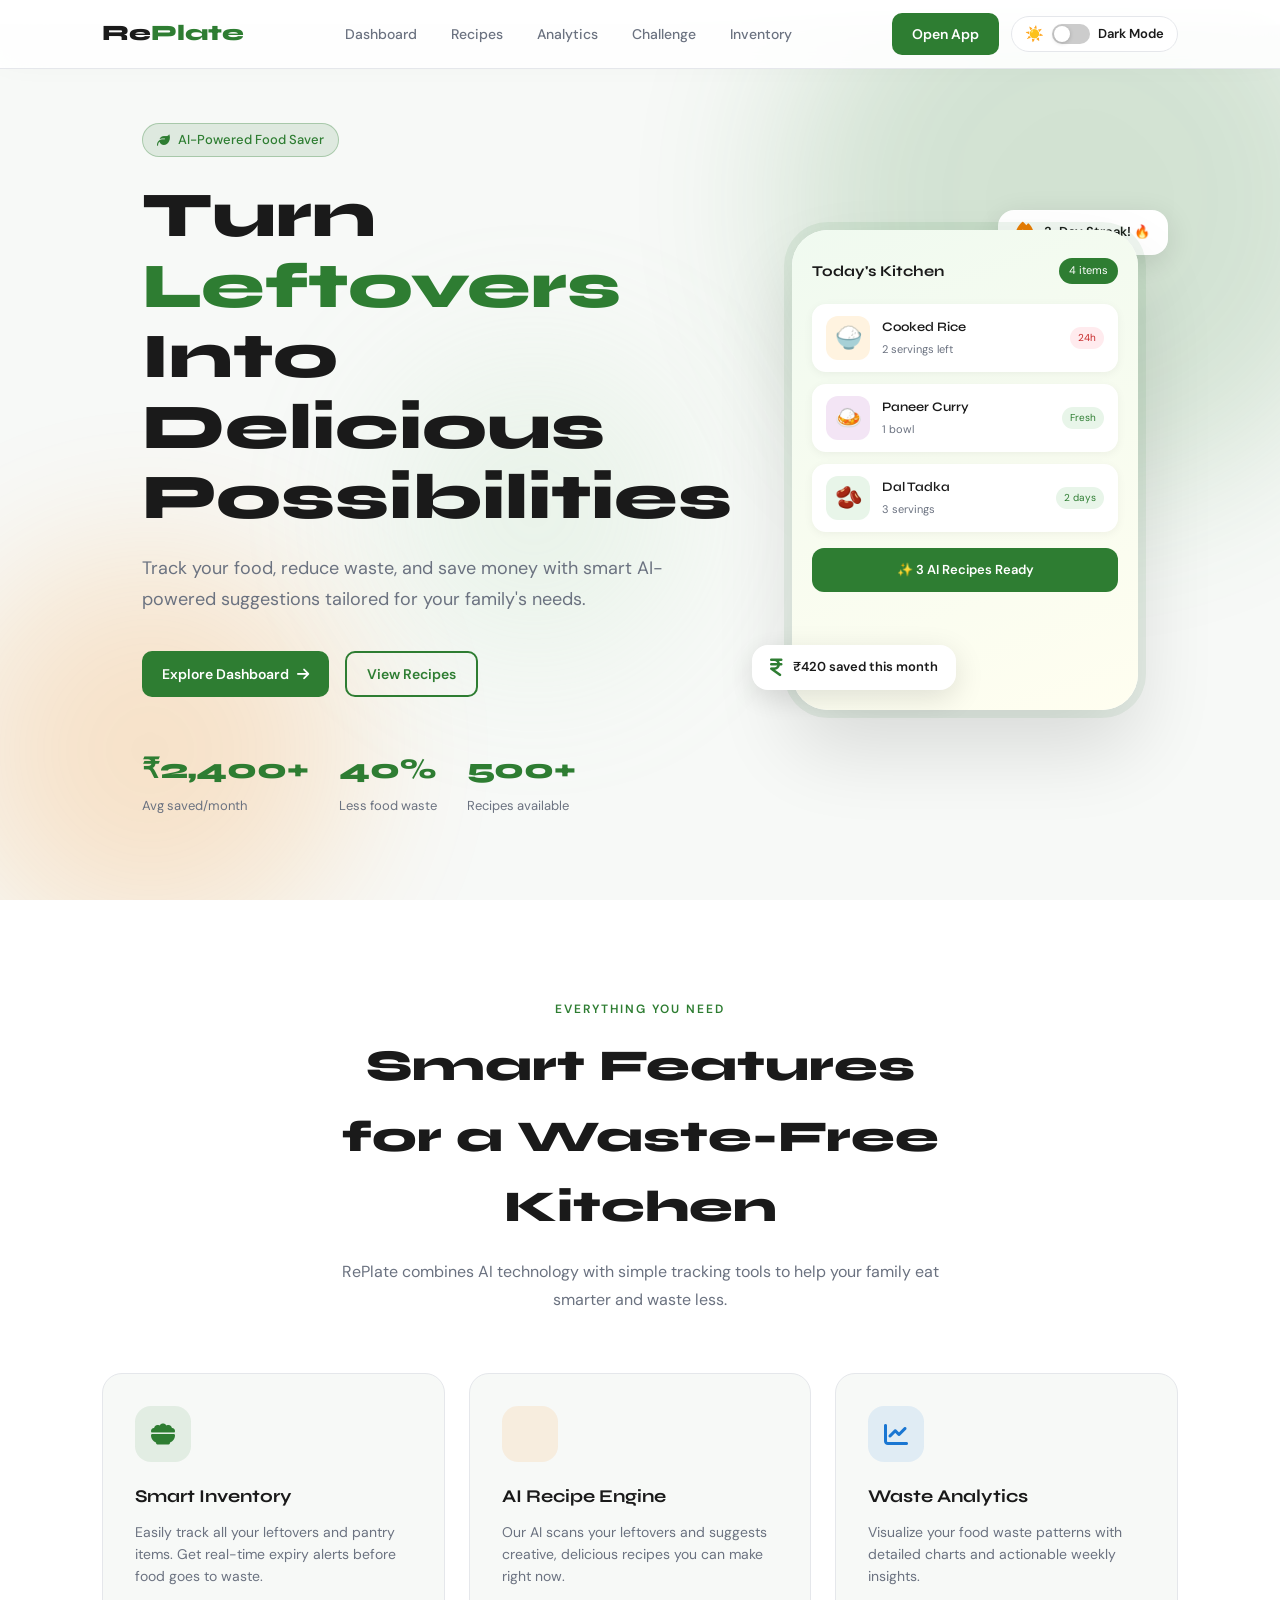
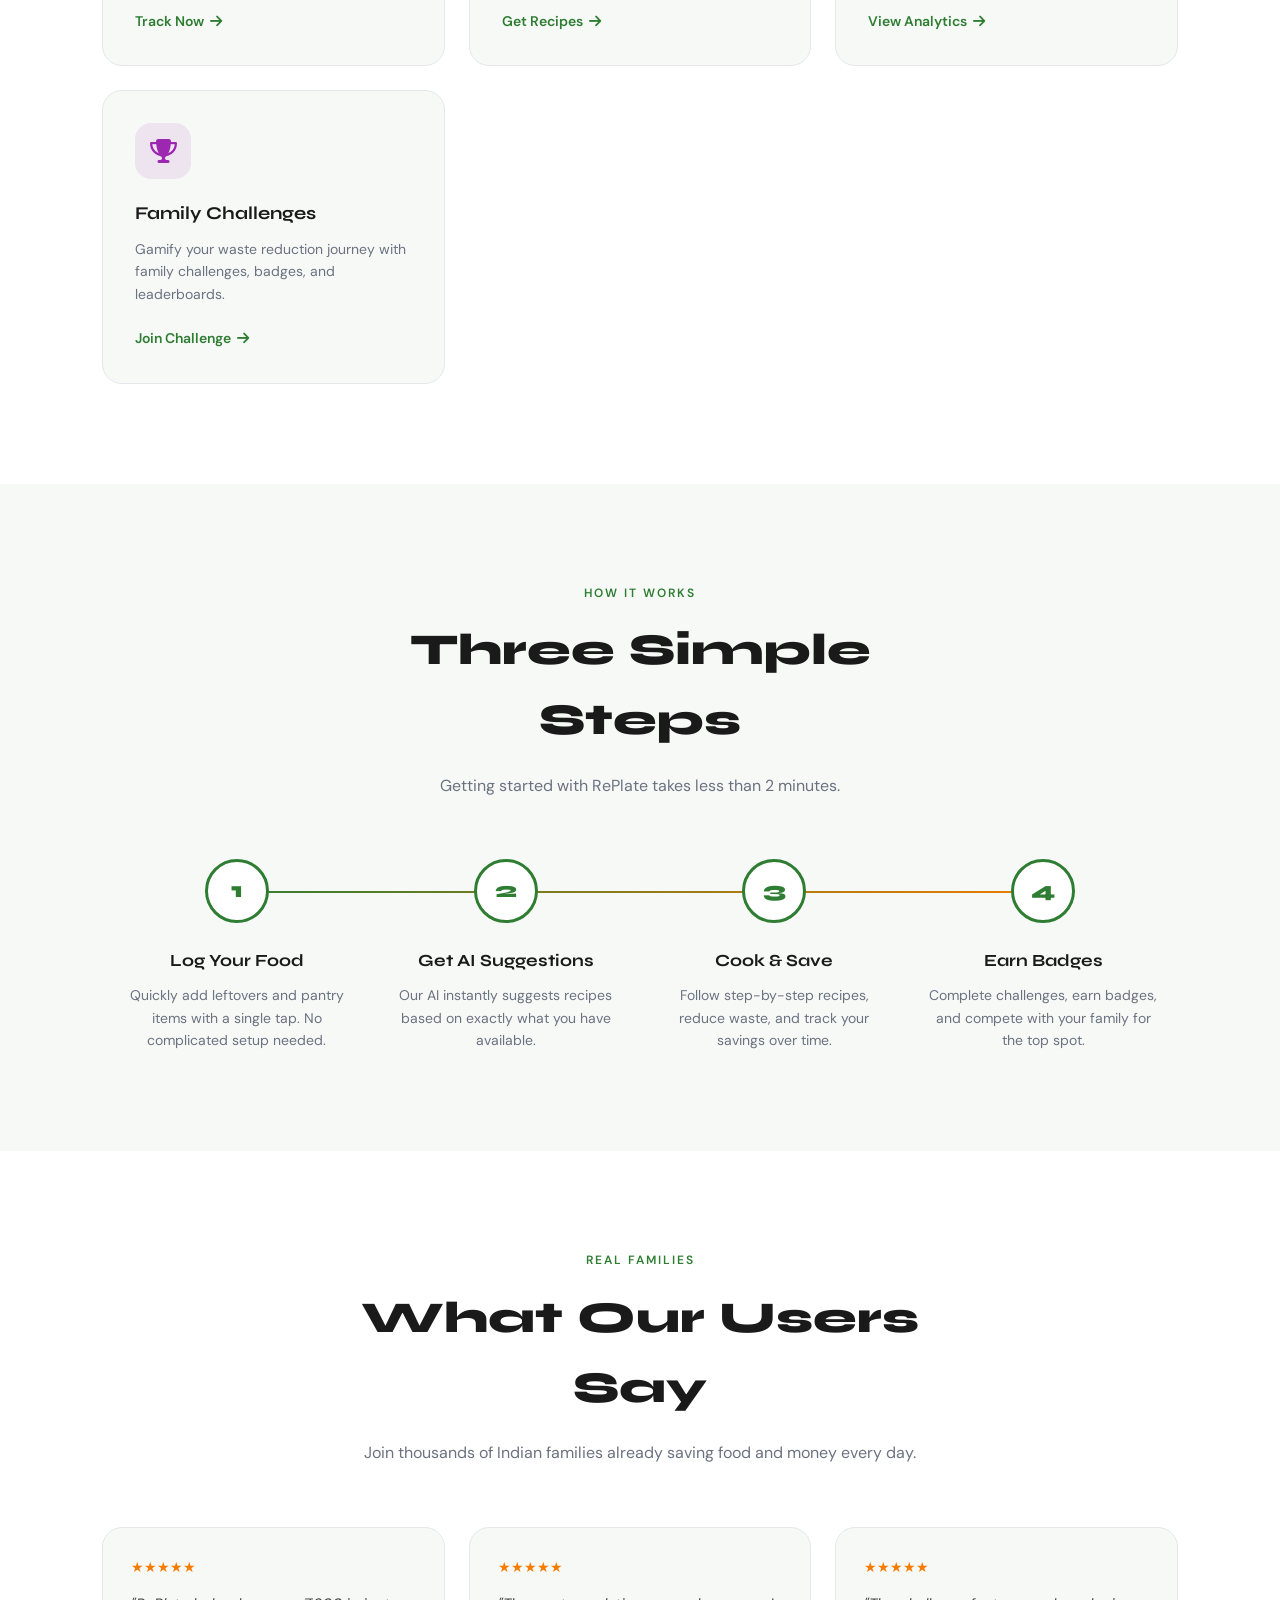
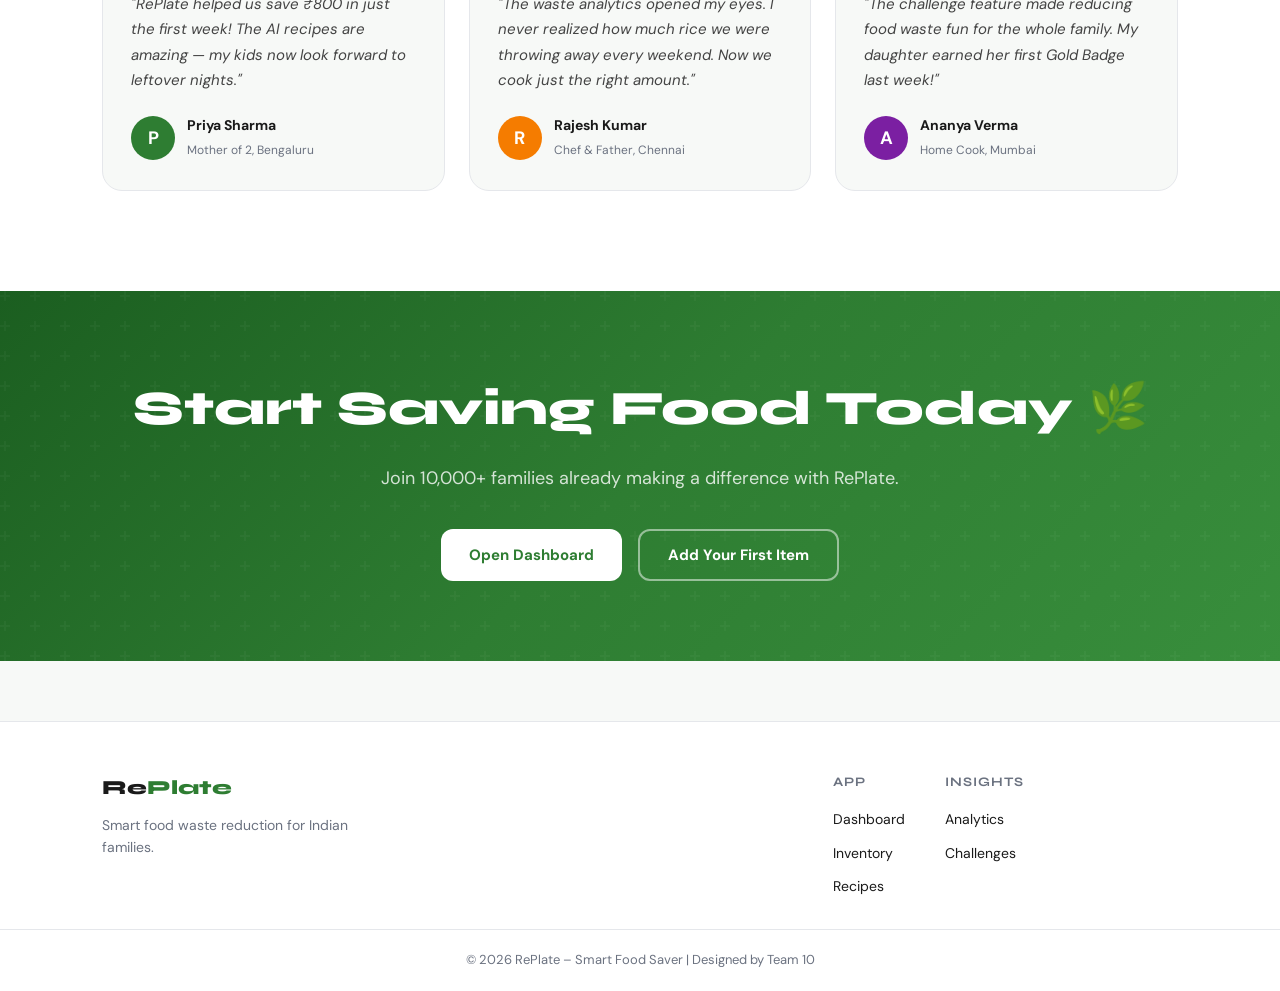
==== commit d648d2de: "5_Adding_css_for_Dark_Mode_togglle" ====
--- a/index.html
+++ b/index.html
@@ -7,6 +7,7 @@
     <link href="https://fonts.googleapis.com/css2?family=Syne:wght@400;600;700;800&family=DM+Sans:wght@300;400;500&display=swap" rel="stylesheet">
     <link rel="stylesheet" href="https://cdnjs.cloudflare.com/ajax/libs/font-awesome/6.5.0/css/all.min.css">
     <link rel="stylesheet" href="global.css">
+    <link rel="stylesheet" href="darkmode.css">
     <style>
         /* HERO */
         .hero {
@@ -570,5 +571,6 @@
 </footer>
 
 <script src="global.js"></script>
+<script src="darkmode.js"></script>
 </body>
 </html>
--- a/global.css
+++ b/global.css
@@ -437,15 +437,37 @@
 }
 
 @media (max-width: 768px) {
-    .nav-links { display: none; }
-    .hamburger { display: flex; }
+    /* Hide desktop nav links, show hamburger */
+    .nav-links { display: none !important; }
+    .hamburger { display: flex !important; }
+
+    /* Nav inner: tighter on mobile */
+    .nav-inner { padding: 0 4%; gap: 12px; }
+
+    /* Mobile menu sits below navbar */
+    .mobile-menu {
+        position: fixed;
+        top: 68px;
+        left: 0;
+        right: 0;
+        z-index: 999;
+        padding: 16px 5%;
+    }
+
+    /* Footer stacks */
     .footer-inner { grid-template-columns: 1fr; gap: 30px; }
     .footer-links { flex-wrap: wrap; gap: 24px; }
     .form-row { grid-template-columns: 1fr; }
+
+    /* Ensure nav-actions doesn't overflow */
+    .nav-actions { gap: 8px; flex-shrink: 0; }
 }
 
 @media (max-width: 480px) {
     .btn-primary, .btn-secondary, .btn-amber { padding: 9px 16px; font-size: 13px; }
     .fab { bottom: 20px; right: 20px; }
-    .toast { left: 20px; right: 20px; }
-}
+    .toast { left: 16px; right: 16px; width: auto; }
+    .nav-inner { padding: 0 4%; }
+    /* Compact the primary nav button on mobile */
+    .nav-actions .btn-primary { padding: 8px 12px; font-size: 12px; }
+}
--- a/darkmode.css
+++ b/darkmode.css
@@ -0,0 +1,913 @@
+/* ============================================================
+   REPLATE DARK MODE CSS v3.0
+   Black + Purple Neon Cyberpunk Theme
+   
+   KEY FIXES vs v2:
+   - No global transition !important override (was breaking button clicks)
+   - No ::before pseudo-elements on cards (was blocking pointer events)
+   - No hologram scan divs
+   - Mobile hamburger always visible and interactive
+   - All buttons, recipe cards, modals fully functional
+   ============================================================ */
+
+/* ── CSS VARS (dark values) ── */
+:root {
+    --dm-bg:     #06060f;
+    --dm-deep:   #0a0a1a;
+    --dm-card:   rgba(14, 8, 32, 0.80);
+    --dm-purple: #b44dff;
+    --dm-p2:     #8a2be2;
+    --dm-p3:     #6600cc;
+    --dm-pink:   #e040fb;
+    --dm-text:   #f0e6ff;
+    --dm-muted:  #9d8fba;
+    --dm-border: rgba(138, 43, 226, 0.28);
+}
+
+/* ════════════════════════════════════════════════════
+   BODY + CSS VARIABLE OVERRIDES
+   ════════════════════════════════════════════════════ */
+body.dark-mode {
+    --bg:          var(--dm-bg);
+    --white:       var(--dm-deep);
+    --text:        var(--dm-text);
+    --muted:       var(--dm-muted);
+    --border:      var(--dm-border);
+    --card:        var(--dm-card);
+    --shadow:      0 4px 30px rgba(138,43,226,0.18);
+    --shadow-lg:   0 12px 60px rgba(138,43,226,0.35);
+    --green:       var(--dm-purple);
+    --green-dark:  var(--dm-p2);
+    --green-light: rgba(180,77,255,0.15);
+    --amber:       #cc44ff;
+    --amber-light: rgba(204,68,255,0.12);
+    --red:         #ff55ff;
+    --red-light:   rgba(255,85,255,0.12);
+    background: var(--dm-bg);
+    color: var(--dm-text);
+}
+
+/* Prevent flash on dark page load */
+html.dark-init { background: #06060f !important; }
+
+/* ════════════════════════════════════════════════════
+   1. 🎮 CYBERPUNK GRID BACKGROUND
+   z-index -3, pointer-events none — never blocks anything
+   ════════════════════════════════════════════════════ */
+body.dark-mode::before {
+    content: '';
+    position: fixed;
+    inset: 0;
+    z-index: -3;
+    pointer-events: none;
+    background:
+        linear-gradient(rgba(138,43,226,0.04) 1px, transparent 1px),
+        linear-gradient(90deg, rgba(138,43,226,0.04) 1px, transparent 1px),
+        radial-gradient(ellipse at 15% 20%, rgba(138,43,226,0.20) 0%, transparent 55%),
+        radial-gradient(ellipse at 85% 80%, rgba(100,0,200,0.16) 0%, transparent 55%),
+        radial-gradient(ellipse at 50% 50%, rgba(30,0,80,0.45) 0%, transparent 75%),
+        #06060f;
+    background-size: 60px 60px, 60px 60px, 100% 100%, 100% 100%, 100% 100%;
+    animation: gridShift 20s linear infinite;
+}
+@keyframes gridShift {
+    0%   { background-position: 0 0, 0 0, 0 0, 0 0, 0 0; }
+    100% { background-position: 60px 60px, 60px 60px, 0 0, 0 0, 0 0; }
+}
+
+/* ════════════════════════════════════════════════════
+   2. 🌑 ANIMATED ORB LAYER
+   z-index -2, pointer-events none
+   ════════════════════════════════════════════════════ */
+body.dark-mode::after {
+    content: '';
+    position: fixed;
+    inset: 0;
+    z-index: -2;
+    pointer-events: none;
+    background:
+        radial-gradient(circle 380px at 18% 28%, rgba(180,77,255,0.09) 0%, transparent 100%),
+        radial-gradient(circle 260px at 82% 72%, rgba(100,0,255,0.08) 0%, transparent 100%),
+        radial-gradient(circle 200px at 60% 12%, rgba(200,0,255,0.06) 0%, transparent 100%);
+    animation: orbFloat 14s ease-in-out infinite alternate;
+}
+@keyframes orbFloat {
+    0%,100% { opacity: 0.7; }
+    50%     { opacity: 1.0; }
+}
+
+/* ════════════════════════════════════════════════════
+   3. 🌠 CURSOR GLOW (injected by JS)
+   pointer-events: none always
+   ════════════════════════════════════════════════════ */
+.cursor-glow {
+    display: none;
+    position: fixed;
+    pointer-events: none !important;
+    z-index: 9997;
+    width: 360px;
+    height: 360px;
+    border-radius: 50%;
+    transform: translate(-50%, -50%);
+    background: radial-gradient(circle, rgba(180,77,255,0.065) 0%, transparent 70%);
+    /* No transition override — let it move instantly */
+    transition: left 0.06s linear, top 0.06s linear;
+}
+body.dark-mode .cursor-glow { display: block; }
+
+/* ════════════════════════════════════════════════════
+   4. 🎮 MATRIX CANVAS (injected by JS)
+   pointer-events: none, low z-index
+   ════════════════════════════════════════════════════ */
+#matrixCanvas {
+    display: none;
+    position: fixed;
+    inset: 0;
+    z-index: -1;
+    pointer-events: none !important;
+}
+body.dark-mode #matrixCanvas { display: block; opacity: 0.05; }
+
+/* ════════════════════════════════════════════════════
+   5. 🧠 AI LOADER (full-screen, shown briefly)
+   ════════════════════════════════════════════════════ */
+.ai-loader {
+    display: none;
+    position: fixed;
+    inset: 0;
+    z-index: 99999;
+    background: #06060f;
+    align-items: center;
+    justify-content: center;
+    flex-direction: column;
+    gap: 24px;
+}
+.ai-loader.active { display: flex; }
+
+.ai-loader-ring {
+    width: 80px; height: 80px;
+    border-radius: 50%;
+    border: 3px solid rgba(180,77,255,0.15);
+    border-top-color: var(--dm-purple);
+    animation: loaderSpin 1s linear infinite;
+    position: relative;
+}
+.ai-loader-ring::before {
+    content: '';
+    position: absolute;
+    inset: 6px;
+    border-radius: 50%;
+    border: 2px solid rgba(180,77,255,0.1);
+    border-bottom-color: var(--dm-pink);
+    animation: loaderSpin 0.7s linear infinite reverse;
+}
+.ai-loader-ring::after {
+    content: '🤖';
+    position: absolute;
+    inset: 0;
+    display: flex;
+    align-items: center;
+    justify-content: center;
+    font-size: 24px;
+    animation: loaderPulse 1.5s ease-in-out infinite;
+}
+.ai-loader-text {
+    font-family: 'Syne', sans-serif;
+    font-size: 14px;
+    color: var(--dm-purple);
+    letter-spacing: 3px;
+    text-transform: uppercase;
+    animation: loaderPulse 1.5s ease-in-out infinite;
+}
+.ai-loader-bar {
+    width: 200px; height: 2px;
+    background: rgba(180,77,255,0.15);
+    border-radius: 1px;
+    overflow: hidden;
+}
+.ai-loader-bar-fill {
+    height: 100%;
+    background: linear-gradient(90deg, var(--dm-p3), var(--dm-purple), var(--dm-pink));
+    border-radius: 1px;
+    animation: loaderFill 1.8s ease-in-out forwards;
+    box-shadow: 0 0 10px rgba(180,77,255,0.8);
+}
+@keyframes loaderSpin  { to { transform: rotate(360deg); } }
+@keyframes loaderPulse { 0%,100%{opacity:0.6} 50%{opacity:1} }
+@keyframes loaderFill  { 0%{width:0} 100%{width:100%} }
+
+/* ════════════════════════════════════════════════════
+   6. DARK MODE TOGGLE BUTTON
+   ════════════════════════════════════════════════════ */
+.dm-toggle {
+    display: inline-flex;
+    align-items: center;
+    gap: 8px;
+    padding: 7px 13px;
+    border-radius: 100px;
+    border: 1.5px solid var(--border);
+    background: var(--card);
+    cursor: pointer !important;
+    font-family: 'DM Sans', sans-serif;
+    font-size: 13px;
+    font-weight: 600;
+    color: var(--text);
+    white-space: nowrap;
+    flex-shrink: 0;
+    /* Only transition visual props — no transform/pointer interference */
+    transition: border-color 0.3s, background 0.3s, box-shadow 0.3s, transform 0.2s;
+    position: relative;
+    z-index: 101;
+    pointer-events: auto !important;
+}
+.dm-toggle-track {
+    position: relative;
+    width: 38px; height: 20px;
+    background: #ccc;
+    border-radius: 10px;
+    flex-shrink: 0;
+    pointer-events: none;
+    transition: background 0.35s;
+}
+.dm-toggle-track::after {
+    content: '';
+    position: absolute;
+    top: 2px; left: 2px;
+    width: 16px; height: 16px;
+    border-radius: 50%;
+    background: white;
+    transition: transform 0.35s cubic-bezier(0.4,0,0.2,1);
+    box-shadow: 0 1px 4px rgba(0,0,0,0.2);
+    pointer-events: none;
+}
+.dm-toggle-icon  { font-size: 15px; pointer-events: none; transition: transform 0.5s; }
+.dm-toggle-label { font-size: 13px; pointer-events: none; }
+
+body.dark-mode .dm-toggle {
+    border-color: rgba(180,77,255,0.5) !important;
+    color: var(--dm-text) !important;
+    background: rgba(14,8,32,0.9) !important;
+    box-shadow: 0 0 16px rgba(180,77,255,0.28) !important;
+}
+body.dark-mode .dm-toggle:hover {
+    box-shadow: 0 0 26px rgba(180,77,255,0.55) !important;
+    transform: scale(1.04);
+}
+body.dark-mode .dm-toggle-track {
+    background: linear-gradient(135deg, var(--dm-p2), var(--dm-purple));
+    box-shadow: 0 0 8px rgba(180,77,255,0.45);
+}
+body.dark-mode .dm-toggle-track::after { transform: translateX(18px); }
+body.dark-mode .dm-toggle-icon { transform: rotate(360deg); }
+
+/* ════════════════════════════════════════════════════
+   7. 💎 GLASSMORPHISM CARDS
+   CRITICAL: No z-index, no ::before/::after that block clicks
+   position: relative only if card already has it
+   ════════════════════════════════════════════════════ */
+body.dark-mode .stat-card,
+body.dark-mode .food-card,
+body.dark-mode .recipe-card,
+body.dark-mode .section-card,
+body.dark-mode .analytics-card,
+body.dark-mode .testi-card,
+body.dark-mode .feature-card,
+body.dark-mode .insight-card,
+body.dark-mode .avail-card,
+body.dark-mode .badge-card,
+body.dark-mode .leaderboard-card,
+body.dark-mode .current-challenge-card,
+body.dark-mode .chart-card,
+body.dark-mode .waste-breakdown,
+body.dark-mode .metric-card,
+body.dark-mode .sum-card,
+body.dark-mode .inv-table-wrap,
+body.dark-mode .points-card,
+body.dark-mode .tip-card,
+body.dark-mode .inv-grid-card {
+    background: var(--dm-card) !important;
+    border: 1px solid rgba(138,43,226,0.28) !important;
+    backdrop-filter: blur(18px) saturate(1.4) !important;
+    -webkit-backdrop-filter: blur(18px) saturate(1.4) !important;
+    box-shadow: 0 4px 28px rgba(0,0,0,0.5), inset 0 1px 0 rgba(255,255,255,0.04) !important;
+    /* NO z-index override */
+    /* NO ::before pseudo - would intercept clicks */
+}
+body.dark-mode .stat-card:hover,
+body.dark-mode .food-card:hover,
+body.dark-mode .recipe-card:hover,
+body.dark-mode .feature-card:hover,
+body.dark-mode .testi-card:hover,
+body.dark-mode .avail-card:hover,
+body.dark-mode .badge-card:hover,
+body.dark-mode .inv-grid-card:hover,
+body.dark-mode .metric-card:hover,
+body.dark-mode .section-card:hover {
+    background: rgba(22, 8, 55, 0.88) !important;
+    border-color: rgba(180,77,255,0.52) !important;
+    box-shadow:
+        0 8px 42px rgba(0,0,0,0.6),
+        0 0 26px rgba(180,77,255,0.18),
+        inset 0 1px 0 rgba(255,255,255,0.07) !important;
+    transform: translateY(-5px) !important;
+    /* outline for the glow border effect — safe, doesn't block clicks */
+    outline: 1px solid rgba(180,77,255,0.32);
+    outline-offset: 0;
+}
+
+/* ════════════════════════════════════════════════════
+   8. 🌌 HOLOGRAPHIC FLOATING STATS
+   ════════════════════════════════════════════════════ */
+body.dark-mode .stat-card h3,
+body.dark-mode .metric-card h3,
+body.dark-mode .sum-card h3,
+body.dark-mode .points-num {
+    color: #cc88ff !important;
+    text-shadow:
+        0 0 10px rgba(180,77,255,0.9),
+        0 0 20px rgba(180,77,255,0.55),
+        0 0 40px rgba(180,77,255,0.25) !important;
+    animation: holoFloat 3.5s ease-in-out infinite;
+}
+@keyframes holoFloat {
+    0%,100% { text-shadow: 0 0 10px rgba(180,77,255,0.9),0 0 20px rgba(180,77,255,0.55),0 0 40px rgba(180,77,255,0.25); filter: hue-rotate(0deg); }
+    35%     { text-shadow: 0 0 14px rgba(0,229,255,0.8),0 0 28px rgba(0,229,255,0.4),0 0 55px rgba(0,229,255,0.12); filter: hue-rotate(25deg); }
+    70%     { text-shadow: 0 0 12px rgba(224,64,251,0.8),0 0 24px rgba(224,64,251,0.4),0 0 48px rgba(224,64,251,0.12); filter: hue-rotate(-15deg); }
+}
+
+/* ════════════════════════════════════════════════════
+   9. 🔥 GLOWING BUTTONS
+   All buttons: pointer-events auto, cursor pointer
+   ════════════════════════════════════════════════════ */
+body.dark-mode .btn-primary {
+    background: linear-gradient(135deg, var(--dm-p2), var(--dm-purple)) !important;
+    border: 1px solid rgba(180,77,255,0.45) !important;
+    color: white !important;
+    box-shadow: 0 0 16px rgba(180,77,255,0.38), 0 0 32px rgba(180,77,255,0.1) !important;
+    pointer-events: auto !important;
+    cursor: pointer !important;
+    transition: transform 0.2s, box-shadow 0.2s, background 0.2s !important;
+}
+body.dark-mode .btn-primary:hover {
+    background: linear-gradient(135deg, #9900ff, #d060ff) !important;
+    box-shadow: 0 0 28px rgba(180,77,255,0.75), 0 0 55px rgba(180,77,255,0.25) !important;
+    transform: translateY(-3px) !important;
+}
+
+body.dark-mode .btn-secondary {
+    background: transparent !important;
+    color: var(--dm-purple) !important;
+    border: 1.5px solid rgba(180,77,255,0.45) !important;
+    box-shadow: 0 0 10px rgba(180,77,255,0.1) !important;
+    pointer-events: auto !important;
+    cursor: pointer !important;
+    transition: transform 0.2s, box-shadow 0.2s, background 0.2s, color 0.2s !important;
+}
+body.dark-mode .btn-secondary:hover {
+    background: linear-gradient(135deg, var(--dm-p2), var(--dm-purple)) !important;
+    color: white !important;
+    border-color: var(--dm-purple) !important;
+    box-shadow: 0 0 26px rgba(180,77,255,0.6) !important;
+    transform: translateY(-2px) !important;
+}
+
+body.dark-mode .btn-amber {
+    background: linear-gradient(135deg, var(--dm-p3), #cc44ff) !important;
+    color: white !important;
+    box-shadow: 0 0 16px rgba(204,68,255,0.38) !important;
+    pointer-events: auto !important;
+    cursor: pointer !important;
+    transition: transform 0.2s, box-shadow 0.2s !important;
+}
+body.dark-mode .btn-amber:hover {
+    box-shadow: 0 0 30px rgba(204,68,255,0.7) !important;
+    transform: translateY(-2px) !important;
+}
+
+/* Small buttons in recipe cards */
+body.dark-mode .btn-sm-green {
+    background: linear-gradient(135deg, var(--dm-p2), var(--dm-purple)) !important;
+    color: white !important;
+    box-shadow: 0 0 12px rgba(180,77,255,0.35) !important;
+    pointer-events: auto !important;
+    cursor: pointer !important;
+    transition: transform 0.2s, box-shadow 0.2s !important;
+}
+body.dark-mode .btn-sm-green:hover {
+    box-shadow: 0 0 22px rgba(180,77,255,0.65) !important;
+    transform: translateY(-2px) !important;
+}
+
+body.dark-mode .btn-sm-outline {
+    background: transparent !important;
+    border: 1.5px solid rgba(138,43,226,0.38) !important;
+    color: var(--dm-muted) !important;
+    pointer-events: auto !important;
+    cursor: pointer !important;
+    transition: border-color 0.2s, color 0.2s !important;
+}
+body.dark-mode .btn-sm-outline:hover {
+    border-color: var(--dm-purple) !important;
+    color: var(--dm-purple) !important;
+}
+
+body.dark-mode .btn-white {
+    background: white !important;
+    color: var(--dm-p2) !important;
+    pointer-events: auto !important;
+    cursor: pointer !important;
+}
+body.dark-mode .btn-white:hover { opacity: 0.9 !important; }
+
+/* FAB button */
+body.dark-mode .fab {
+    background: linear-gradient(135deg, var(--dm-p2), var(--dm-purple)) !important;
+    box-shadow: 0 0 22px rgba(180,77,255,0.55), 0 0 45px rgba(180,77,255,0.18) !important;
+    border: 1px solid rgba(180,77,255,0.38) !important;
+    pointer-events: auto !important;
+    cursor: pointer !important;
+    z-index: 500 !important;
+    transition: transform 0.3s, box-shadow 0.3s !important;
+}
+body.dark-mode .fab:hover {
+    box-shadow: 0 0 38px rgba(180,77,255,0.85), 0 0 75px rgba(180,77,255,0.3) !important;
+    transform: scale(1.12) rotate(90deg) !important;
+}
+
+/* ════════════════════════════════════════════════════
+   ENSURE ALL INTERACTIVE ELEMENTS ARE ALWAYS CLICKABLE
+   This is the key fix for "buttons not working in dark mode"
+   ════════════════════════════════════════════════════ */
+body.dark-mode button,
+body.dark-mode a,
+body.dark-mode input,
+body.dark-mode select,
+body.dark-mode textarea,
+body.dark-mode [onclick],
+body.dark-mode [role="button"],
+body.dark-mode .chip,
+body.dark-mode .cat-tab,
+body.dark-mode .tab-btn,
+body.dark-mode .period-btn,
+body.dark-mode .vt-btn,
+body.dark-mode .qa-btn,
+body.dark-mode .rc-save,
+body.dark-mode .emoji-opt,
+body.dark-mode .task-item,
+body.dark-mode .act-btn,
+body.dark-mode .hamburger {
+    pointer-events: auto !important;
+}
+body.dark-mode button,
+body.dark-mode [onclick],
+body.dark-mode [role="button"],
+body.dark-mode .chip,
+body.dark-mode .cat-tab,
+body.dark-mode .tab-btn,
+body.dark-mode .qa-btn,
+body.dark-mode .rc-save,
+body.dark-mode .emoji-opt,
+body.dark-mode .hamburger {
+    cursor: pointer !important;
+}
+body.dark-mode input[type="text"],
+body.dark-mode input[type="number"],
+body.dark-mode textarea { cursor: text !important; }
+
+/* ════════════════════════════════════════════════════
+   10. NAVBAR
+   ════════════════════════════════════════════════════ */
+body.dark-mode .navbar {
+    background: rgba(6,6,15,0.92) !important;
+    backdrop-filter: blur(26px) !important;
+    -webkit-backdrop-filter: blur(26px) !important;
+    border-bottom: 1px solid rgba(138,43,226,0.3) !important;
+    box-shadow: 0 2px 28px rgba(138,43,226,0.18) !important;
+    /* z-index already 1000 in global.css */
+}
+body.dark-mode .logo { color: var(--dm-text) !important; }
+body.dark-mode .logo span {
+    color: var(--dm-purple) !important;
+    text-shadow: 0 0 14px rgba(180,77,255,0.85), 0 0 28px rgba(180,77,255,0.4) !important;
+}
+body.dark-mode .nav-links li a { color: var(--dm-muted) !important; }
+body.dark-mode .nav-links li a:hover,
+body.dark-mode .nav-links li a.active {
+    color: var(--dm-purple) !important;
+    background: rgba(180,77,255,0.1) !important;
+}
+
+/* ════════════════════════════════════════════════════
+   11. HAMBURGER — always visible on mobile
+   ════════════════════════════════════════════════════ */
+body.dark-mode .hamburger span { background: var(--dm-text) !important; }
+body.dark-mode .hamburger:hover { background: rgba(180,77,255,0.12) !important; }
+
+/* ════════════════════════════════════════════════════
+   12. MOBILE MENU
+   High z-index, dark glass background, links clickable
+   ════════════════════════════════════════════════════ */
+body.dark-mode .mobile-menu {
+    background: rgba(7,5,20,0.98) !important;
+    backdrop-filter: blur(28px) !important;
+    -webkit-backdrop-filter: blur(28px) !important;
+    border-bottom: 1px solid rgba(138,43,226,0.3) !important;
+    box-shadow: 0 18px 45px rgba(0,0,0,0.85) !important;
+    /* z-index: 999 already in global.css */
+}
+body.dark-mode .mobile-menu ul li a {
+    color: var(--dm-muted) !important;
+    pointer-events: auto !important;
+}
+body.dark-mode .mobile-menu ul li a:hover {
+    background: rgba(180,77,255,0.12) !important;
+    color: var(--dm-purple) !important;
+}
+
+/* ════════════════════════════════════════════════════
+   13. MODAL — glass neon, fully interactive
+   ════════════════════════════════════════════════════ */
+body.dark-mode .modal-overlay {
+    background: rgba(0,0,0,0.82) !important;
+    backdrop-filter: blur(5px) !important;
+    z-index: 2000 !important;
+}
+body.dark-mode .modal {
+    background: rgba(10,5,28,0.97) !important;
+    border: 1px solid rgba(138,43,226,0.44) !important;
+    backdrop-filter: blur(34px) saturate(1.7) !important;
+    -webkit-backdrop-filter: blur(34px) saturate(1.7) !important;
+    box-shadow:
+        0 20px 75px rgba(0,0,0,0.72),
+        0 0 46px rgba(138,43,226,0.28),
+        inset 0 1px 0 rgba(255,255,255,0.06) !important;
+    z-index: 2001 !important;
+    position: relative;
+    overflow: hidden;
+}
+/* Top glow stripe — pointer-events none so it NEVER blocks anything */
+body.dark-mode .modal::after {
+    content: '';
+    position: absolute;
+    top: 0; left: 0; right: 0;
+    height: 1px;
+    background: linear-gradient(90deg, transparent, rgba(180,77,255,0.8), rgba(0,229,255,0.5), rgba(180,77,255,0.8), transparent);
+    animation: modalGlow 3s ease-in-out infinite;
+    pointer-events: none !important;
+    z-index: 0;
+}
+/* ::before NOT used on modal — it was blocking clicks */
+@keyframes modalGlow { 0%,100%{opacity:0.6} 50%{opacity:1} }
+
+/* All modal direct children sit above the glow stripe */
+body.dark-mode .modal > * { position: relative; z-index: 2; }
+
+body.dark-mode .modal-close {
+    background: rgba(138,43,226,0.14) !important;
+    color: var(--dm-purple) !important;
+    border: 1px solid rgba(138,43,226,0.28) !important;
+    pointer-events: auto !important;
+    cursor: pointer !important;
+    transition: background 0.2s, box-shadow 0.2s !important;
+}
+body.dark-mode .modal-close:hover {
+    background: rgba(180,77,255,0.24) !important;
+    box-shadow: 0 0 12px rgba(180,77,255,0.28) !important;
+}
+
+/* ════════════════════════════════════════════════════
+   14. FORMS — fully functional
+   ════════════════════════════════════════════════════ */
+body.dark-mode .form-group input,
+body.dark-mode .form-group select,
+body.dark-mode .form-group textarea,
+body.dark-mode .search-box input,
+body.dark-mode .filter-select {
+    background: rgba(10,5,26,0.88) !important;
+    border: 2px solid rgba(138,43,226,0.32) !important;
+    color: var(--dm-text) !important;
+    pointer-events: auto !important;
+    transition: border-color 0.2s, box-shadow 0.2s !important;
+}
+body.dark-mode .form-group input:focus,
+body.dark-mode .form-group select:focus,
+body.dark-mode .form-group textarea:focus,
+body.dark-mode .search-box input:focus {
+    border-color: var(--dm-purple) !important;
+    box-shadow: 0 0 0 3px rgba(180,77,255,0.14), 0 0 12px rgba(180,77,255,0.18) !important;
+    outline: none !important;
+}
+body.dark-mode .form-group label { color: #c4aeff !important; }
+body.dark-mode input::placeholder,
+body.dark-mode textarea::placeholder { color: rgba(157,143,186,0.55) !important; }
+
+/* Emoji options in Add Food modal */
+body.dark-mode .emoji-opt {
+    background: rgba(18,8,40,0.85) !important;
+    border-color: rgba(138,43,226,0.28) !important;
+    pointer-events: auto !important;
+    cursor: pointer !important;
+    transition: background 0.2s, border-color 0.2s, box-shadow 0.2s !important;
+}
+body.dark-mode .emoji-opt:hover {
+    background: rgba(138,43,226,0.22) !important;
+    border-color: rgba(180,77,255,0.5) !important;
+}
+body.dark-mode .emoji-opt.selected {
+    background: rgba(138,43,226,0.26) !important;
+    border-color: var(--dm-purple) !important;
+    box-shadow: 0 0 10px rgba(180,77,255,0.28) !important;
+}
+
+/* ════════════════════════════════════════════════════
+   15. TEXT & TYPOGRAPHY
+   ════════════════════════════════════════════════════ */
+body.dark-mode h1,
+body.dark-mode h2,
+body.dark-mode h3,
+body.dark-mode h4,
+body.dark-mode h5 { color: var(--dm-text) !important; }
+body.dark-mode p { color: var(--dm-muted); }
+body.dark-mode strong { color: #e0d0ff !important; }
+body.dark-mode label { color: var(--dm-text) !important; }
+
+/* ════════════════════════════════════════════════════
+   16. BADGES
+   ════════════════════════════════════════════════════ */
+body.dark-mode .badge-safe     { background: rgba(180,77,255,0.17) !important; color: #cc88ff !important; border: 1px solid rgba(180,77,255,0.28) !important; }
+body.dark-mode .badge-urgent   { background: rgba(255,77,255,0.14) !important; color: #ff88ff !important; border: 1px solid rgba(255,77,255,0.28) !important; }
+body.dark-mode .badge-warning  { background: rgba(200,68,255,0.14) !important; color: #dd88ff !important; border: 1px solid rgba(200,68,255,0.28) !important; }
+body.dark-mode .badge-info     { background: rgba(100,0,255,0.16) !important;  color: #aa88ff !important; border: 1px solid rgba(100,0,255,0.28) !important; }
+
+/* Food item image badges */
+body.dark-mode .pfi-badge.safe   { background: rgba(180,77,255,0.2) !important; color: #cc88ff !important; }
+body.dark-mode .pfi-badge.urgent { background: rgba(255,77,255,0.14) !important; color: #ff88ff !important; }
+
+/* Recipe card badge */
+body.dark-mode .rc-badge {
+    background: rgba(14,8,32,0.92) !important;
+    color: var(--dm-muted) !important;
+    box-shadow: 0 2px 8px rgba(0,0,0,0.4) !important;
+}
+
+/* ════════════════════════════════════════════════════
+   17. PROGRESS BARS with animated shine
+   ════════════════════════════════════════════════════ */
+body.dark-mode .progress-bar { background: rgba(55,0,110,0.32) !important; }
+body.dark-mode .progress-fill,
+body.dark-mode .progress-fill.amber {
+    background: linear-gradient(90deg, var(--dm-p3), var(--dm-purple), var(--dm-pink)) !important;
+    box-shadow: 0 0 9px rgba(180,77,255,0.55) !important;
+    position: relative;
+    overflow: hidden;
+}
+body.dark-mode .progress-fill::after {
+    content: '';
+    position: absolute;
+    top: 0; bottom: 0;
+    left: -100%;
+    width: 55%;
+    background: linear-gradient(90deg, transparent, rgba(255,255,255,0.28), transparent);
+    animation: shimmer 2.5s ease-in-out infinite;
+    pointer-events: none;
+}
+@keyframes shimmer { to { left: 200%; } }
+
+/* ════════════════════════════════════════════════════
+   18. ICON CIRCLES
+   ════════════════════════════════════════════════════ */
+body.dark-mode .si-green, body.dark-mode .fc-icon.g  { background: rgba(180,77,255,0.14) !important; color: var(--dm-purple) !important; }
+body.dark-mode .si-amber, body.dark-mode .fc-icon.a  { background: rgba(153,0,255,0.14) !important;  color: #cc44ff !important; }
+body.dark-mode .si-blue,  body.dark-mode .fc-icon.b  { background: rgba(80,0,200,0.14) !important;   color: #9966ff !important; }
+body.dark-mode .si-purple,body.dark-mode .fc-icon.p  { background: rgba(120,0,200,0.14) !important;  color: #dd66ff !important; }
+body.dark-mode .ii-g { background: rgba(180,77,255,0.14) !important; color: var(--dm-purple) !important; }
+body.dark-mode .ii-a { background: rgba(153,0,255,0.14) !important;  color: #cc44ff !important; }
+body.dark-mode .ii-b { background: rgba(80,0,200,0.14) !important;   color: #9966ff !important; }
+body.dark-mode .ii-r { background: rgba(180,0,180,0.14) !important;  color: #ff66ff !important; }
+
+/* ════════════════════════════════════════════════════
+   19. CHIPS / TABS / FILTER BUTTONS
+   ════════════════════════════════════════════════════ */
+body.dark-mode .chip,
+body.dark-mode .cat-tab,
+body.dark-mode .period-btn,
+body.dark-mode .vt-btn,
+body.dark-mode .tab-btn {
+    background: rgba(14,8,32,0.78) !important;
+    border-color: rgba(138,43,226,0.28) !important;
+    color: var(--dm-muted) !important;
+    pointer-events: auto !important;
+    cursor: pointer !important;
+    transition: background 0.2s, border-color 0.2s, color 0.2s, box-shadow 0.2s !important;
+}
+body.dark-mode .chip.active,
+body.dark-mode .cat-tab.active,
+body.dark-mode .period-btn.active,
+body.dark-mode .vt-btn.active {
+    background: linear-gradient(135deg, var(--dm-p2), var(--dm-purple)) !important;
+    border-color: var(--dm-purple) !important;
+    color: white !important;
+    box-shadow: 0 0 14px rgba(180,77,255,0.4) !important;
+}
+body.dark-mode .chip:hover,
+body.dark-mode .cat-tab:hover,
+body.dark-mode .period-btn:hover,
+body.dark-mode .vt-btn:hover {
+    background: rgba(138,43,226,0.2) !important;
+    border-color: rgba(180,77,255,0.5) !important;
+    color: var(--dm-purple) !important;
+}
+body.dark-mode .tab-btn.active {
+    background: rgba(180,77,255,0.15) !important;
+    color: var(--dm-purple) !important;
+    box-shadow: 0 0 12px rgba(180,77,255,0.2) !important;
+}
+
+/* ════════════════════════════════════════════════════
+   20. QUICK ACTION BUTTONS (dashboard sidebar)
+   ════════════════════════════════════════════════════ */
+body.dark-mode .qa-btn {
+    background: rgba(12,6,28,0.78) !important;
+    border-color: rgba(138,43,226,0.28) !important;
+    color: #e0d0ff !important;
+    pointer-events: auto !important;
+    cursor: pointer !important;
+    transition: background 0.2s, border-color 0.2s, color 0.2s !important;
+}
+body.dark-mode .qa-btn:hover {
+    background: rgba(138,43,226,0.18) !important;
+    border-color: var(--dm-purple) !important;
+    color: var(--dm-purple) !important;
+}
+body.dark-mode .qa-btn i { color: var(--dm-purple) !important; }
+
+/* ════════════════════════════════════════════════════
+   21. TABLE ACTION BUTTONS (inventory)
+   ════════════════════════════════════════════════════ */
+body.dark-mode .act-btn {
+    pointer-events: auto !important;
+    cursor: pointer !important;
+    transition: background 0.2s, color 0.2s !important;
+}
+body.dark-mode .act-recipe { background: rgba(138,43,226,0.14) !important; color: var(--dm-purple) !important; }
+body.dark-mode .act-recipe:hover { background: var(--dm-purple) !important; color: white !important; }
+body.dark-mode .act-edit { background: rgba(80,0,200,0.14) !important; color: #9966ff !important; }
+body.dark-mode .act-edit:hover { background: #6600cc !important; color: white !important; }
+body.dark-mode .act-delete { background: rgba(180,0,180,0.14) !important; color: #ff66ff !important; }
+body.dark-mode .act-delete:hover { background: #990099 !important; color: white !important; }
+
+/* Recipe save button */
+body.dark-mode .rc-save {
+    background: rgba(12,6,28,0.88) !important;
+    color: var(--dm-muted) !important;
+    pointer-events: auto !important;
+    cursor: pointer !important;
+    z-index: 5 !important;
+    transition: background 0.2s, color 0.2s !important;
+}
+body.dark-mode .rc-save:hover,
+body.dark-mode .rc-save.saved {
+    background: rgba(180,0,180,0.2) !important;
+    color: #ff66ff !important;
+}
+
+/* ════════════════════════════════════════════════════
+   22. TABLE
+   ════════════════════════════════════════════════════ */
+body.dark-mode .inv-table th {
+    background: rgba(16,7,42,0.92) !important;
+    color: var(--dm-muted) !important;
+    border-bottom-color: rgba(138,43,226,0.28) !important;
+}
+body.dark-mode .inv-table td { border-bottom-color: rgba(138,43,226,0.1) !important; color: #e0d0ff !important; }
+body.dark-mode .inv-table tr:hover td { background: rgba(138,43,226,0.06) !important; }
+body.dark-mode .igc-delete { background: rgba(12,6,28,0.82) !important; color: var(--dm-muted) !important; pointer-events: auto !important; cursor: pointer !important; }
+body.dark-mode .igc-delete:hover { background: rgba(180,0,180,0.2) !important; color: #ff66ff !important; }
+
+/* ════════════════════════════════════════════════════
+   23. TOAST
+   pointer-events: none so it never blocks content
+   ════════════════════════════════════════════════════ */
+body.dark-mode .toast {
+    background: rgba(12,6,28,0.97) !important;
+    border: 1px solid rgba(180,77,255,0.38) !important;
+    box-shadow: 0 0 24px rgba(180,77,255,0.22), 0 8px 36px rgba(0,0,0,0.55) !important;
+    backdrop-filter: blur(18px) !important;
+    color: var(--dm-text) !important;
+    pointer-events: none !important;
+    z-index: 9999 !important;
+}
+
+/* ════════════════════════════════════════════════════
+   24. MISC INTERACTIVE ELEMENTS
+   ════════════════════════════════════════════════════ */
+body.dark-mode .expiry-item { background: rgba(16,7,42,0.6) !important; transition: background 0.2s !important; }
+body.dark-mode .expiry-item:hover { background: rgba(138,43,226,0.14) !important; }
+body.dark-mode .expiry-time { color: #cc44ff !important; }
+body.dark-mode .how-num { border-color: var(--dm-purple) !important; color: var(--dm-purple) !important; background: rgba(12,6,28,0.8) !important; transition: background 0.2s, color 0.2s, box-shadow 0.2s !important; }
+body.dark-mode .how-step:hover .how-num { background: var(--dm-purple) !important; color: white !important; box-shadow: 0 0 16px rgba(180,77,255,0.55) !important; }
+body.dark-mode .step-num { background: var(--dm-purple) !important; box-shadow: 0 0 9px rgba(180,77,255,0.48) !important; }
+body.dark-mode .ingredient-tag { background: rgba(180,77,255,0.14) !important; color: #cc88ff !important; border: 1px solid rgba(180,77,255,0.22) !important; }
+body.dark-mode .lb-item.you { background: rgba(138,43,226,0.1) !important; }
+body.dark-mode .lb-points { color: var(--dm-purple) !important; }
+body.dark-mode .task-item { background: rgba(16,7,42,0.6) !important; cursor: pointer !important; transition: background 0.2s !important; }
+body.dark-mode .task-item:hover { background: rgba(138,43,226,0.14) !important; }
+body.dark-mode .task-item.done .task-check { background: var(--dm-purple) !important; border-color: var(--dm-purple) !important; }
+body.dark-mode .day-circle.completed { background: var(--dm-purple) !important; border-color: var(--dm-purple) !important; }
+body.dark-mode .day-circle.current { border-color: var(--dm-purple) !important; color: var(--dm-purple) !important; }
+body.dark-mode .badge-card.earned { background: rgba(44,0,88,0.35) !important; border-color: rgba(180,77,255,0.48) !important; }
+body.dark-mode .earned-label { background: linear-gradient(135deg, var(--dm-p2), var(--dm-purple)) !important; }
+body.dark-mode .rank-pill { background: linear-gradient(135deg, var(--dm-p2), var(--dm-purple)) !important; }
+body.dark-mode .stat-card::after { background: linear-gradient(90deg, var(--dm-p2), var(--dm-purple)) !important; }
+body.dark-mode .sum-card.g h3 { color: var(--dm-purple) !important; }
+body.dark-mode .sum-card.a h3 { color: #cc44ff !important; }
+body.dark-mode .sum-card.r h3 { color: #ff66ff !important; }
+body.dark-mode .points-card { background: linear-gradient(135deg, rgba(20,5,50,0.92), rgba(36,0,72,0.88)) !important; border-color: rgba(180,77,255,0.28) !important; }
+body.dark-mode .section-card-header { border-bottom-color: rgba(138,43,226,0.2) !important; background: rgba(16,7,42,0.28) !important; }
+body.dark-mode .tip-card { background: linear-gradient(135deg, rgba(16,5,42,0.88), rgba(26,0,55,0.88)) !important; border-color: rgba(138,43,226,0.32) !important; }
+body.dark-mode .tip-card h4 { color: var(--dm-purple) !important; }
+body.dark-mode .tip-card p { color: #c4aeff !important; }
+body.dark-mode .stat-change.up   { color: #cc88ff !important; }
+body.dark-mode .stat-change.down { color: #ff88ff !important; }
+
+/* ════════════════════════════════════════════════════
+   25. SECTION BACKGROUNDS
+   ════════════════════════════════════════════════════ */
+body.dark-mode .featured-recipe {
+    background: linear-gradient(135deg, #0d0025, #1a0040, #0d0025) !important;
+    border: 1px solid rgba(138,43,226,0.38) !important;
+    box-shadow: 0 0 45px rgba(138,43,226,0.22) !important;
+}
+body.dark-mode .cta-section { background: linear-gradient(135deg, #0a001e, #140034, #0a001e) !important; }
+body.dark-mode .challenge-banner {
+    background: linear-gradient(135deg, #0a001e, #1a0040, #260058) !important;
+    border: 1px solid rgba(138,43,226,0.38) !important;
+}
+body.dark-mode .features     { background: rgba(8,5,20,0.55) !important; }
+body.dark-mode .testimonials { background: rgba(8,5,20,0.55) !important; }
+body.dark-mode .hero         { background: transparent !important; }
+body.dark-mode .hero-blob    { opacity: 0.07 !important; filter: blur(100px) saturate(2) !important; }
+body.dark-mode .floating-badge { background: rgba(10,5,26,0.96) !important; border: 1px solid rgba(138,43,226,0.38) !important; backdrop-filter: blur(18px) !important; color: var(--dm-text) !important; }
+body.dark-mode .phone-mockup { background: rgba(9,5,25,0.96) !important; border: 1px solid rgba(138,43,226,0.32) !important; box-shadow: 0 36px 75px rgba(0,0,0,0.6), 0 0 46px rgba(138,43,226,0.18) !important; }
+body.dark-mode .phone-screen { background: linear-gradient(160deg, #10052a, #0d0020) !important; }
+body.dark-mode .phone-food-item { background: rgba(18,7,48,0.88) !important; border: 1px solid rgba(138,43,226,0.18) !important; }
+body.dark-mode .phone-footer { background: var(--dm-purple) !important; }
+body.dark-mode .hero-stat strong { color: var(--dm-purple) !important; text-shadow: 0 0 11px rgba(180,77,255,0.65) !important; }
+body.dark-mode .how-grid::before { background: linear-gradient(90deg, var(--dm-purple), var(--dm-pink)) !important; }
+
+/* ════════════════════════════════════════════════════
+   26. FOOTER + LINKS
+   ════════════════════════════════════════════════════ */
+body.dark-mode .footer { background: rgba(5,5,12,0.98) !important; border-top: 1px solid rgba(138,43,226,0.22) !important; }
+body.dark-mode .footer-col h5 { color: rgba(138,43,226,0.58) !important; }
+body.dark-mode .footer-col ul li a { color: var(--dm-muted) !important; }
+body.dark-mode .footer-col ul li a:hover { color: var(--dm-purple) !important; }
+body.dark-mode .footer-bottom p { color: rgba(138,43,226,0.45) !important; }
+body.dark-mode .footer-brand p { color: rgba(115,95,155,0.68) !important; }
+body.dark-mode a:not([class*="btn"]):not(.logo):not(.dm-toggle) { color: var(--dm-purple) !important; }
+body.dark-mode .fc-link { color: var(--dm-purple) !important; }
+
+/* ════════════════════════════════════════════════════
+   27. SCROLLBAR + SELECTION
+   ════════════════════════════════════════════════════ */
+body.dark-mode ::-webkit-scrollbar { width: 5px; height: 5px; }
+body.dark-mode ::-webkit-scrollbar-track { background: #0a0a1a; }
+body.dark-mode ::-webkit-scrollbar-thumb { background: linear-gradient(180deg, var(--dm-p2), var(--dm-purple)); border-radius: 3px; }
+body.dark-mode ::-webkit-scrollbar-thumb:hover { background: var(--dm-purple); }
+body.dark-mode ::selection { background: rgba(180,77,255,0.32); color: white; }
+
+/* ════════════════════════════════════════════════════
+   28. RESPONSIVE — mobile & tablet
+   ════════════════════════════════════════════════════ */
+
+/* Mobile: hamburger always shows, nav-links always hide */
+@media (max-width: 768px) {
+    .hamburger { display: flex !important; }
+    .nav-links  { display: none  !important; }
+
+    /* Hide toggle label to save space */
+    .dm-toggle-label { display: none !important; }
+    .dm-toggle { padding: 7px 10px !important; gap: 5px !important; }
+
+    /* Mobile menu must always be fixed, correct z-index */
+    .mobile-menu {
+        position: fixed !important;
+        top: 68px !important;
+        left: 0 !important;
+        right: 0 !important;
+        z-index: 999 !important;
+    }
+}
+
+@media (max-width: 480px) {
+    .dm-toggle-track { width: 32px !important; height: 18px !important; }
+    .dm-toggle-track::after { width: 14px !important; height: 14px !important; }
+    body.dark-mode .dm-toggle-track::after { transform: translateX(14px) !important; }
+    .dm-toggle { padding: 6px 8px !important; }
+    .dm-toggle-icon { font-size: 13px !important; }
+}
+
+/* Tablet: reduce nav padding */
+@media (max-width: 1024px) {
+    .dm-toggle-label { font-size: 12px; }
+}
